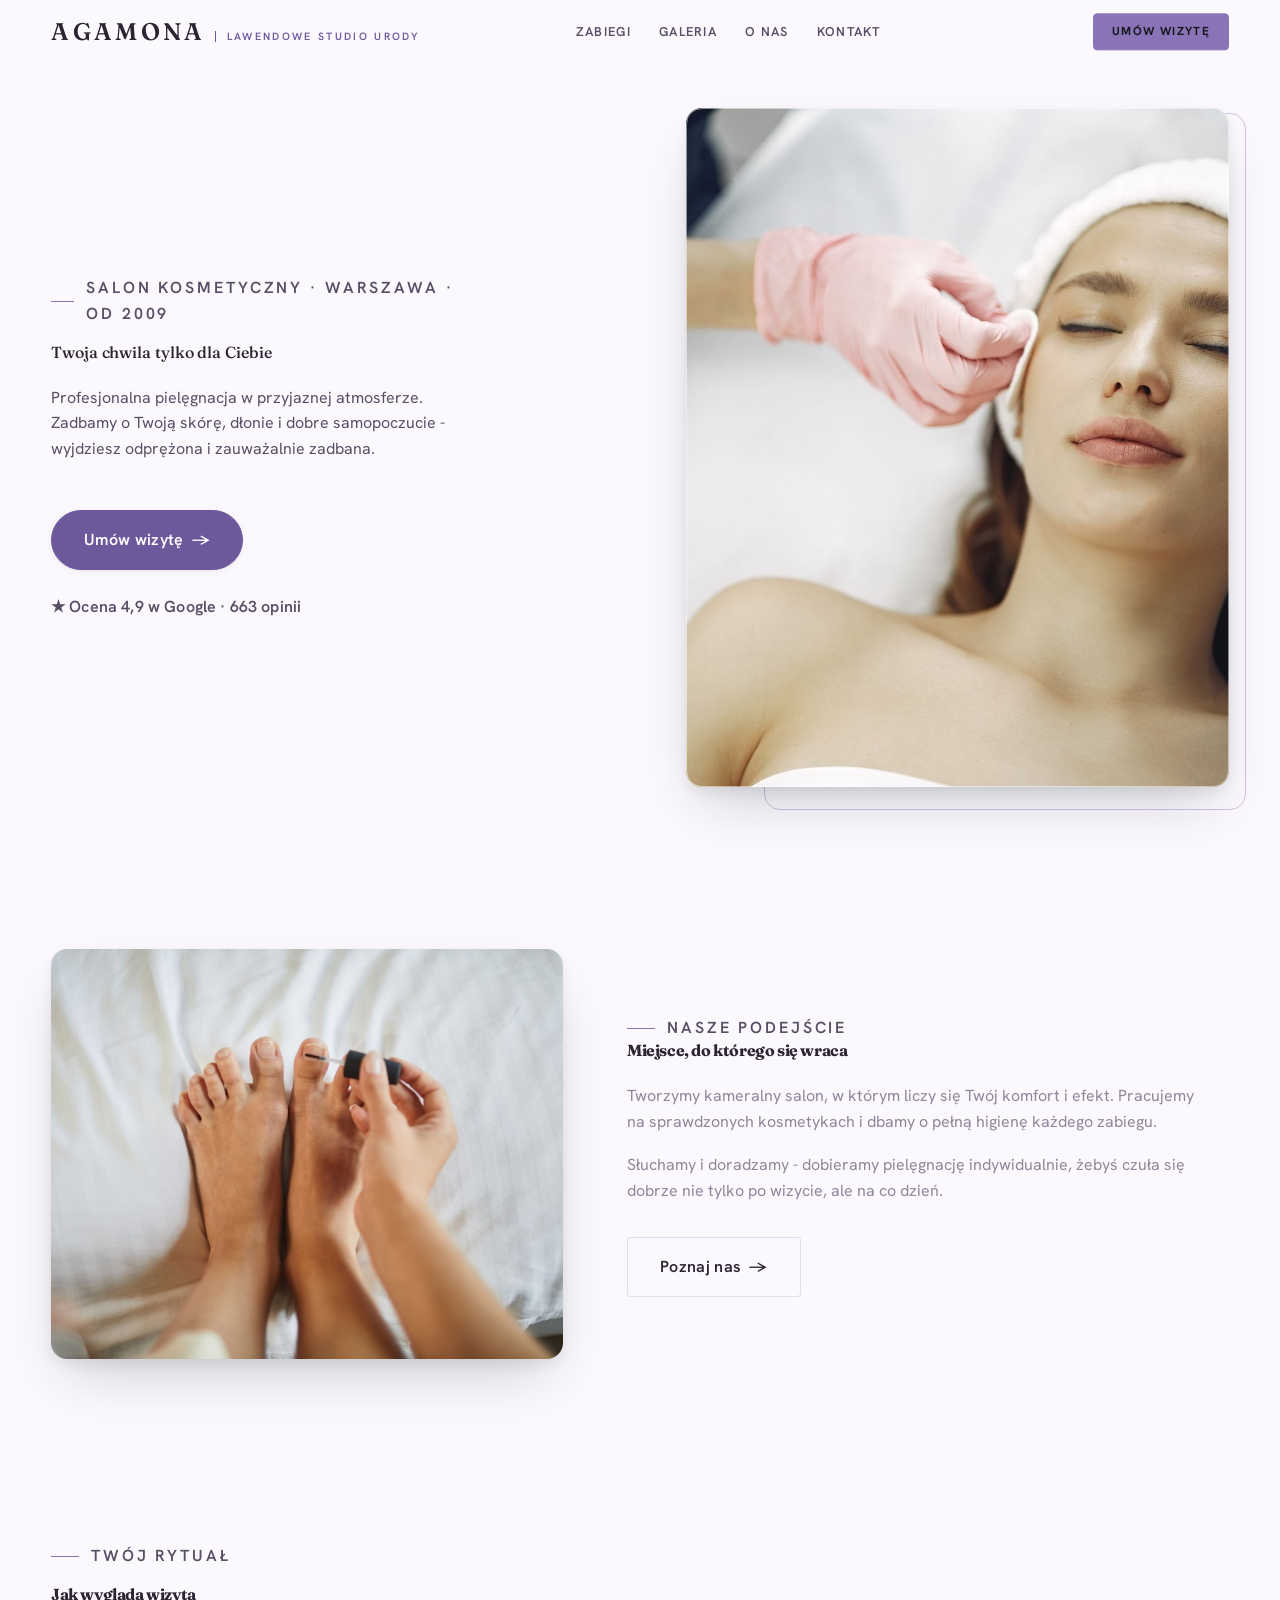
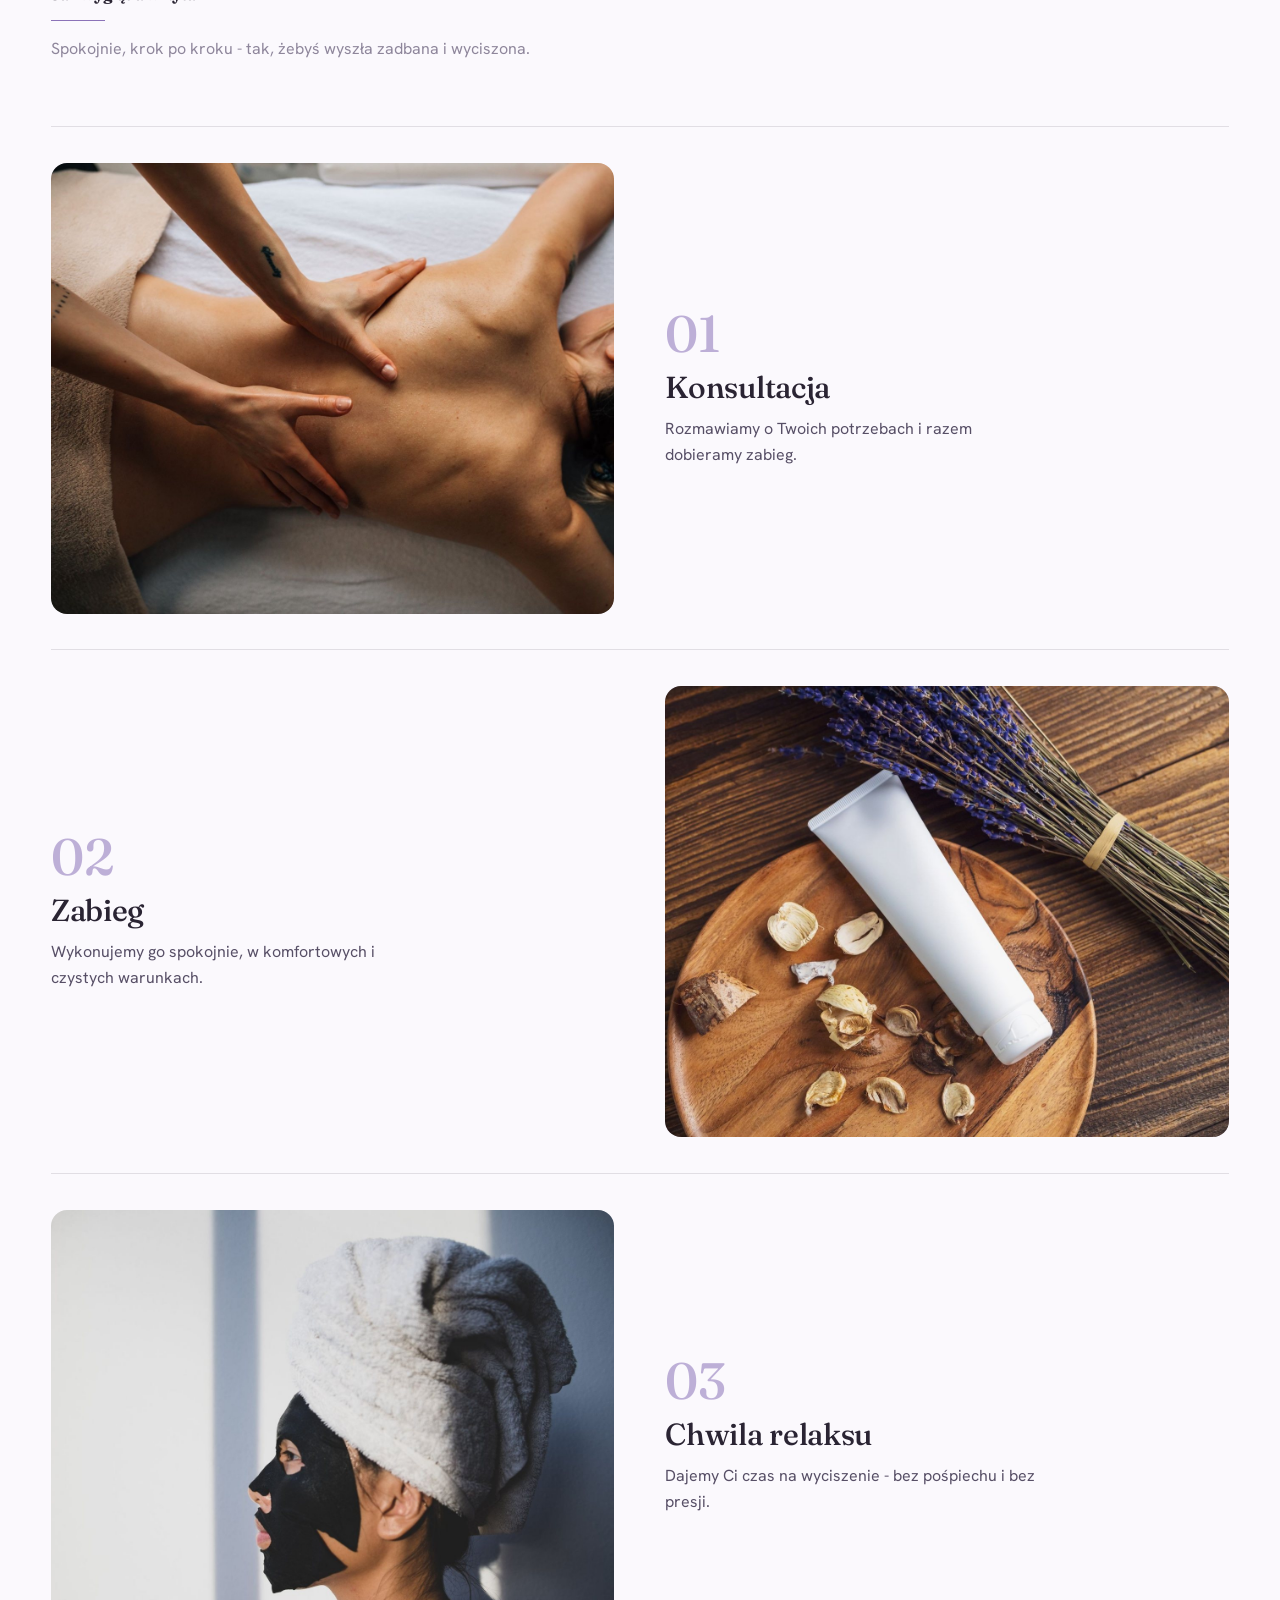
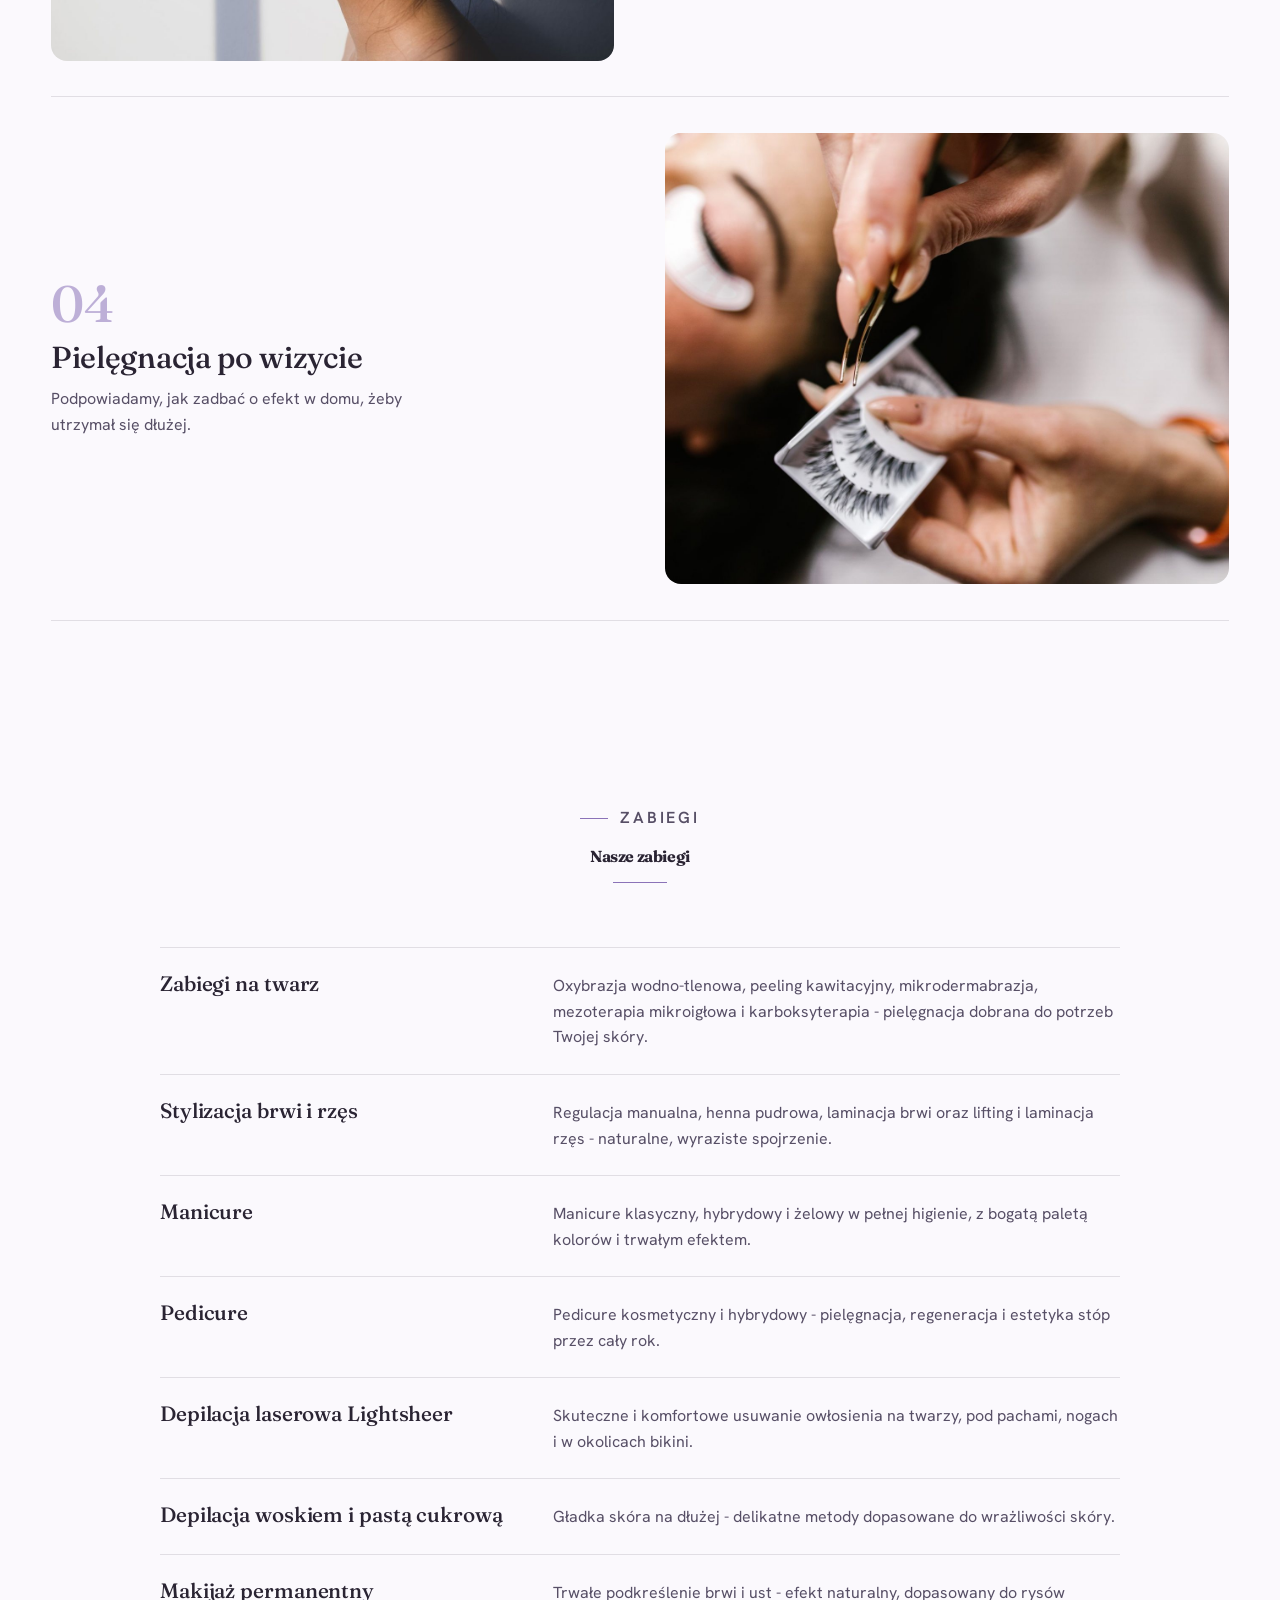
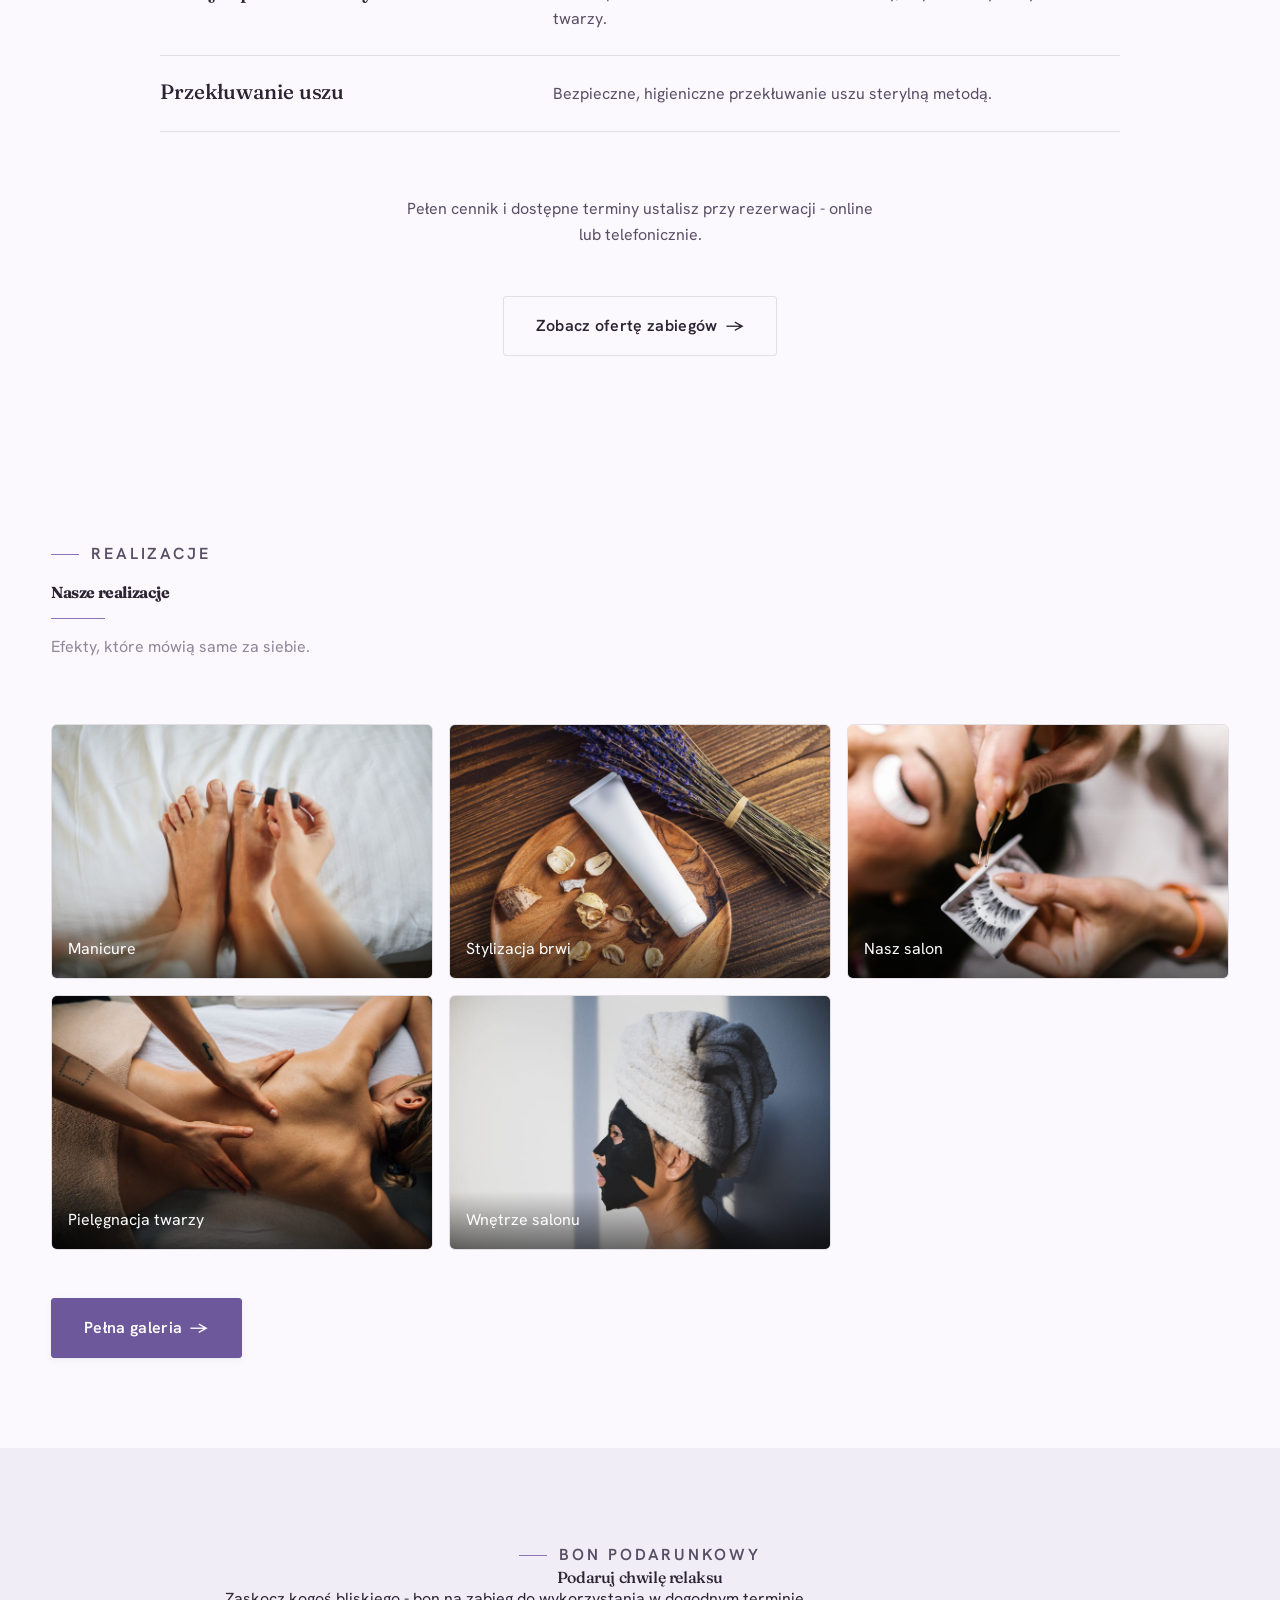
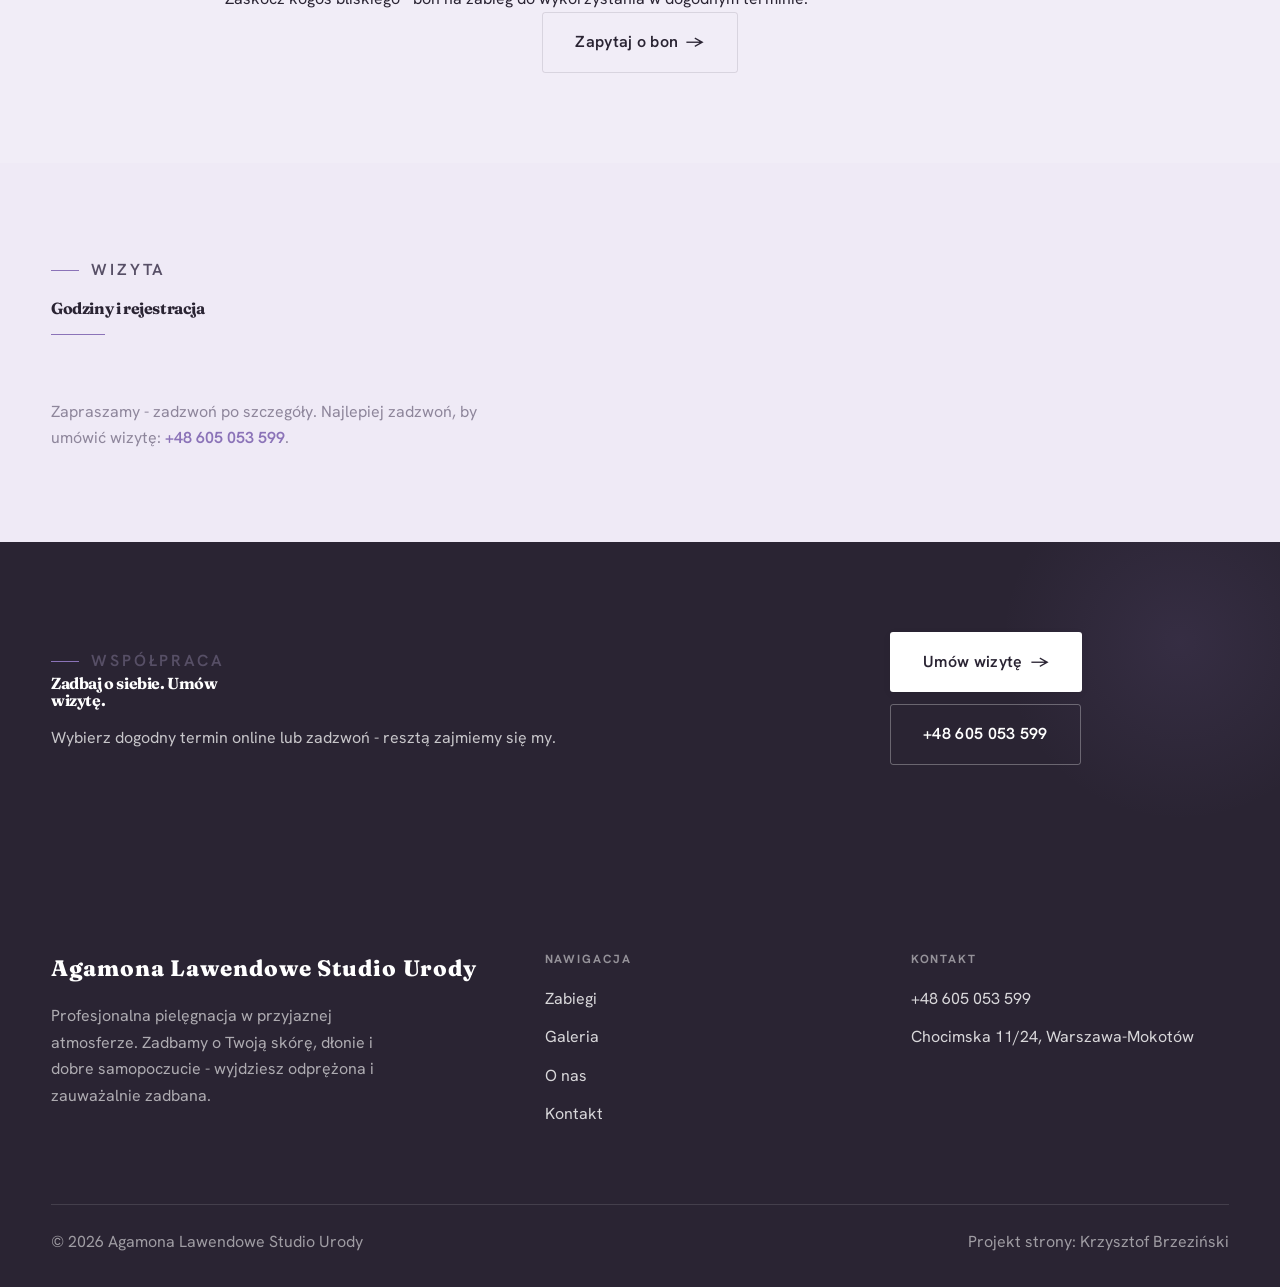
==== index.html @ b728c2f7 "Strona demo: agamona-lawendowe-studio-urody" ====
<!DOCTYPE html>
<html lang="pl">
<head>
<meta charset="UTF-8">
<meta name="viewport" content="width=device-width, initial-scale=1.0">
<title>Agamona Lawendowe Studio Urody - Salon kosmetyczny · Warszawa</title>
<meta name="description" content="Agamona Lawendowe Studio Urody - profesjonalna pielęgnacja twarzy, dłoni i stóp. Sterylne narzędzia, indywidualne podejście, dogodne terminy. Zapraszamy.">
<link rel="preconnect" href="https://fonts.googleapis.com">
<link rel="preconnect" href="https://fonts.gstatic.com" crossorigin>
<link href="https://fonts.googleapis.com/css2?family=Fraunces:wght@500;600;700&family=Hanken+Grotesk:wght@400;500;600&display=swap" rel="stylesheet">
<link rel="stylesheet" href="assets/styles.css">
</head>
<body>

<header class="nav">
  <div class="wrap nav-inner">
    <a class="brand" href="index.html"><span class="name">Agamona</span><span class="sub">Lawendowe Studio Urody</span></a>
    <nav class="nav-links">
      <a href="oferta.html">Zabiegi</a>
      <a href="realizacje.html">Galeria</a>
      <a href="o-nas.html">O nas</a>
      <a href="kontakt.html">Kontakt</a>
      <a href="kontakt.html" class="btn btn-accent">Umów wizytę</a>
    </nav>
    <button class="nav-toggle" aria-label="Menu"><span></span><span></span><span></span></button>
  </div>
</header>

<section class="hero-spa">
  <div class="wrap">
    <div class="hs-copy reveal">
      <span class="eyebrow">Salon kosmetyczny · Warszawa · od 2009</span>
      <h1 class="hs-claim">Twoja chwila tylko dla Ciebie</h1>
      <p class="hs-lead">Profesjonalna pielęgnacja w przyjaznej atmosferze. Zadbamy o Twoją skórę, dłonie i dobre samopoczucie - wyjdziesz odprężona i zauważalnie zadbana.</p>
      <a href="kontakt.html" class="btn btn-accent hs-cta">Umów wizytę <span class="arr">→</span></a>
      <p class="hs-rating">★ Ocena 4,9 w Google · 663 opinii</p>
    </div>
    <figure class="hs-fig reveal"><img src="img/hero.jpg" alt="Agamona Lawendowe Studio Urody"></figure>
  </div>
</section>
<section>
  <div class="wrap split">
    <div class="split-art reveal"><img src="img/g5.jpg" alt="Agamona Lawendowe Studio Urody" loading="lazy"></div>
    <div class="split-copy reveal">
      <span class="eyebrow">Nasze podejście</span>
      <h2>Miejsce, do którego się wraca</h2>
      <p class="muted">Tworzymy kameralny salon, w którym liczy się Twój komfort i efekt. Pracujemy na sprawdzonych kosmetykach i dbamy o pełną higienę każdego zabiegu.</p>
      <p class="muted">Słuchamy i doradzamy - dobieramy pielęgnację indywidualnie, żebyś czuła się dobrze nie tylko po wizycie, ale na co dzień.</p>
      <a href="o-nas.html" class="btn btn-ghost">Poznaj nas <span class="arr">→</span></a>
    </div>
  </div>
</section>
<section class="rytual">
  <div class="wrap">
    <div class="head reveal">
      <span class="eyebrow">Twój rytuał</span>
      <h2>Jak wygląda wizyta</h2>
      <p>Spokojnie, krok po kroku - tak, żebyś wyszła zadbana i wyciszona.</p>
    </div>
    <div class="ryt-list">
      <div class="ryt-row reveal">
        <figure class="ryt-fig"><img src="img/g6.jpg" alt="Konsultacja" loading="lazy"></figure>
        <div class="ryt-copy"><span class="ryt-no">01</span><h3>Konsultacja</h3><p>Rozmawiamy o Twoich potrzebach i razem dobieramy zabieg.</p></div>
      </div>
      <div class="ryt-row reveal">
        <figure class="ryt-fig"><img src="img/g7.jpg" alt="Zabieg" loading="lazy"></figure>
        <div class="ryt-copy"><span class="ryt-no">02</span><h3>Zabieg</h3><p>Wykonujemy go spokojnie, w komfortowych i czystych warunkach.</p></div>
      </div>
      <div class="ryt-row reveal">
        <figure class="ryt-fig"><img src="img/g8.jpg" alt="Chwila relaksu" loading="lazy"></figure>
        <div class="ryt-copy"><span class="ryt-no">03</span><h3>Chwila relaksu</h3><p>Dajemy Ci czas na wyciszenie - bez pośpiechu i bez presji.</p></div>
      </div>
      <div class="ryt-row reveal">
        <figure class="ryt-fig"><img src="img/g9.jpg" alt="Pielęgnacja po wizycie" loading="lazy"></figure>
        <div class="ryt-copy"><span class="ryt-no">04</span><h3>Pielęgnacja po wizycie</h3><p>Podpowiadamy, jak zadbać o efekt w domu, żeby utrzymał się dłużej.</p></div>
      </div>
    </div>
  </div>
</section>
<section class="menu-sec">
  <div class="wrap">
    <div class="head center reveal">
      <span class="eyebrow">Zabiegi</span>
      <h2>Nasze zabiegi</h2>
    </div>
    <div class="cennik">
      <div class="cennik-row reveal"><div class="cn-name"><h3>Zabiegi na twarz</h3></div><div class="cn-desc">Oxybrazja wodno-tlenowa, peeling kawitacyjny, mikrodermabrazja, mezoterapia mikroigłowa i karboksyterapia - pielęgnacja dobrana do potrzeb Twojej skóry.</div></div>
      <div class="cennik-row reveal"><div class="cn-name"><h3>Stylizacja brwi i rzęs</h3></div><div class="cn-desc">Regulacja manualna, henna pudrowa, laminacja brwi oraz lifting i laminacja rzęs - naturalne, wyraziste spojrzenie.</div></div>
      <div class="cennik-row reveal"><div class="cn-name"><h3>Manicure</h3></div><div class="cn-desc">Manicure klasyczny, hybrydowy i żelowy w pełnej higienie, z bogatą paletą kolorów i trwałym efektem.</div></div>
      <div class="cennik-row reveal"><div class="cn-name"><h3>Pedicure</h3></div><div class="cn-desc">Pedicure kosmetyczny i hybrydowy - pielęgnacja, regeneracja i estetyka stóp przez cały rok.</div></div>
      <div class="cennik-row reveal"><div class="cn-name"><h3>Depilacja laserowa Lightsheer</h3></div><div class="cn-desc">Skuteczne i komfortowe usuwanie owłosienia na twarzy, pod pachami, nogach i w okolicach bikini.</div></div>
      <div class="cennik-row reveal"><div class="cn-name"><h3>Depilacja woskiem i pastą cukrową</h3></div><div class="cn-desc">Gładka skóra na dłużej - delikatne metody dopasowane do wrażliwości skóry.</div></div>
      <div class="cennik-row reveal"><div class="cn-name"><h3>Makijaż permanentny</h3></div><div class="cn-desc">Trwałe podkreślenie brwi i ust - efekt naturalny, dopasowany do rysów twarzy.</div></div>
      <div class="cennik-row reveal"><div class="cn-name"><h3>Przekłuwanie uszu</h3></div><div class="cn-desc">Bezpieczne, higieniczne przekłuwanie uszu sterylną metodą.</div></div>
    </div>
    <p class="menu-note">Pełen cennik i dostępne terminy ustalisz przy rezerwacji - online lub telefonicznie.</p>
    <div style="text-align:center;margin-top:var(--space-7)" class="reveal"><a href="oferta.html" class="btn btn-ghost">Zobacz ofertę zabiegów <span class="arr">→</span></a></div>
  </div>
</section>
<section>
  <div class="wrap">
    <div class="head reveal">
      <span class="eyebrow">Realizacje</span>
      <h2>Nasze realizacje</h2>
      <p>Efekty, które mówią same za siebie.</p>
    </div>
    <div class="gallery-masonry">
      <figure class="m-tile reveal"><img src="img/g5.jpg" alt="Manicure" loading="lazy"><div class="cap">Manicure</div></figure>
      <figure class="m-tile reveal"><img src="img/g6.jpg" alt="Pielęgnacja twarzy" loading="lazy"><div class="cap">Pielęgnacja twarzy</div></figure>
      <figure class="m-tile reveal"><img src="img/g7.jpg" alt="Stylizacja brwi" loading="lazy"><div class="cap">Stylizacja brwi</div></figure>
      <figure class="m-tile reveal"><img src="img/g8.jpg" alt="Wnętrze salonu" loading="lazy"><div class="cap">Wnętrze salonu</div></figure>
      <figure class="m-tile reveal"><img src="img/g9.jpg" alt="Nasz salon" loading="lazy"><div class="cap">Nasz salon</div></figure>
    </div>
    <div style="margin-top:var(--space-7)" class="reveal"><a href="realizacje.html" class="btn btn-accent">Pełna galeria <span class="arr">→</span></a></div>
  </div>
</section>
<section class="voucher">
  <div class="wrap reveal">
    <span class="eyebrow">Bon podarunkowy</span>
    <h2>Podaruj chwilę relaksu</h2>
    <p>Zaskocz kogoś bliskiego - bon na zabieg do wykorzystania w dogodnym terminie.</p>
    <a class="btn btn-ghost" href="kontakt.html">Zapytaj o bon <span class="arr">→</span></a>
  </div>
</section>
<section class="trust">
  <div class="wrap">
    <div class="head reveal">
      <span class="eyebrow">Wizyta</span>
      <h2>Godziny i rejestracja</h2>
    </div>
    <p class="reveal" style="color:var(--muted);max-width:48ch">Zapraszamy - zadzwoń po szczegóły. Najlepiej zadzwoń, by umówić wizytę: <a href="tel:+48605053599" style="color:var(--accent);font-weight:600">+48 605 053 599</a>.</p>
  </div>
</section>
<section class="cta">
  <div class="wrap">
    <div class="reveal">
      <span class="eyebrow">Współpraca</span>
      <h2>Zadbaj o siebie. Umów wizytę.</h2>
      <p>Wybierz dogodny termin online lub zadzwoń - resztą zajmiemy się my.</p>
    </div>
    <div class="cta-actions reveal">
      <a href="kontakt.html" class="btn btn-light">Umów wizytę <span class="arr">→</span></a>
      <a href="tel:+48605053599" class="btn btn-ghost" style="color:#fff;border-color:rgba(255,255,255,.3)">+48 605 053 599</a>
    </div>
  </div>
</section>

<footer>
  <div class="wrap">
    <div class="foot-grid">
      <div class="foot-brand">
        <div class="name">Agamona Lawendowe Studio Urody</div>
        <p>Profesjonalna pielęgnacja w przyjaznej atmosferze. Zadbamy o Twoją skórę, dłonie i dobre samopoczucie - wyjdziesz odprężona i zauważalnie zadbana.</p>
      </div>
      <div class="foot-col">
        <h4>Nawigacja</h4>
        <a href="oferta.html">Zabiegi</a>
        <a href="realizacje.html">Galeria</a>
        <a href="o-nas.html">O nas</a>
        <a href="kontakt.html">Kontakt</a>
      </div>
      <div class="foot-col">
        <h4>Kontakt</h4>
        <a href="tel:+48605053599">+48 605 053 599</a>
        <p>Chocimska 11/24, Warszawa-Mokotów</p>
      </div>
    </div>
    <div class="foot-bot">
      <span>© 2026 Agamona Lawendowe Studio Urody</span>
      <span>Projekt strony: Krzysztof Brzeziński</span>
    </div>
  </div>
</footer>
<div class="sticky-reserve"><a class="sr-book" href="kontakt.html">Umów wizytę</a><a class="sr-call" href="tel:+48605053599" aria-label="Zadzwoń"><svg class="ico-tel" width="16" height="16" viewBox="0 0 24 24" fill="none" aria-hidden="true"><path d="M6.6 10.8a15.5 15.5 0 0 0 6.6 6.6l2.2-2.2a1 1 0 0 1 1-.24 11.4 11.4 0 0 0 3.6.58 1 1 0 0 1 1 1V20a1 1 0 0 1-1 1A17 17 0 0 1 3 4a1 1 0 0 1 1-1h3.5a1 1 0 0 1 1 1c0 1.25.2 2.46.58 3.6a1 1 0 0 1-.25 1l-2.23 2.2Z" fill="currentColor"/></svg></a></div>

<script src="assets/main.js"></script>
</body>
</html>
---- assets/styles.css ----
/* ============================================================
   AGAMONA — Lawendowe Studio Urody (Warszawa-Mokotów)
   Jasna paleta lawendowa. System wg premium-web-craft.
   Projekt strony: Krzysztof Brzeziński
   ============================================================ */

:root{
  /* PALETA — jasna, chłodna, lawendowa */
  --paper:#FBF9FD;          /* główne tło — chłodny porcelanowy lila */
  --paper-2:#EFEAF6;        /* sekcje alternatywne (delikatny lila) */
  --paper-3:#EFEAF6;        /* delikatne wypełnienia */
  --ink:#2A2433;            /* tekst główny — głęboki śliwkowy grafit */
  --ink-soft:#574F66;       /* nagłówki drugorzędne */
  --muted:#8E869B;          /* tekst poboczny */
  --line:rgba(42,36,51,.12);/* hairline */
  --accent:#8B73B8;         /* lawenda — jedyny akcent */
  --accent-d:#6E589C;
  --accent-soft:rgba(139,115,184,.12);
  --dark:#2A2433;           /* sekcje ciemne (stopka/CTA) */

  /* ODSTĘPY — skala 4/8 */
  --space-1:4px; --space-2:8px; --space-3:12px; --space-4:16px; --space-5:24px;
  --space-6:32px; --space-7:48px; --space-8:64px; --space-9:96px; --space-10:128px;

  /* TYPOGRAFIA — fluid clamp() */
  --text-sm:clamp(.82rem,.8rem+.1vw,.9rem);
  --text-base:clamp(1rem,.97rem+.15vw,1.1rem);
  --text-lg:clamp(1.12rem,1.05rem+.3vw,1.3rem);
  --text-h3:clamp(1.2rem,1.1rem+.5vw,1.5rem);
  --text-h2:clamp(1.9rem,1.5rem+1.9vw,2.8rem);
  --text-h1:clamp(2.6rem,1.9rem+3.6vw,4.6rem);

  /* PROMIENIE — architektoniczne, raczej ostre */
  --r-sm:3px; --r-md:6px; --r-lg:10px;

  /* RUCH */
  --ease:cubic-bezier(.25,.46,.45,.94); --dur:.24s;

  /* CIENIE — miękkie, warstwowe */
  --sh-sm:0 1px 2px rgba(16,24,32,.04), 0 2px 8px rgba(16,24,32,.05);
  --sh-md:0 2px 6px rgba(16,24,32,.05), 0 12px 28px -8px rgba(16,24,32,.12);
  --sh-lg:0 6px 14px rgba(16,24,32,.07), 0 26px 56px -18px rgba(16,24,32,.22);

  --hairline:1px solid var(--line);

  --font-display:'Fraunces',serif;
  --font-body:'Hanken Grotesk',sans-serif;
}

*{box-sizing:border-box;margin:0;padding:0}
html{scroll-behavior:smooth}
body{
  font-family:var(--font-body);
  font-size:var(--text-base);
  line-height:1.65;
  color:var(--ink);
  background:var(--paper);
  -webkit-font-smoothing:antialiased;
  text-rendering:optimizeLegibility;
}
img{max-width:100%;display:block}
a{color:inherit;text-decoration:none}

.wrap{width:min(92%,1180px);margin-inline:auto}
section{padding-block:clamp(52px,6.5vw,96px)}

h1,h2,h3{font-family:var(--font-display);font-weight:700;line-height:1.08;letter-spacing:-.02em;color:var(--ink)}
h1{font-size:var(--text-h1);letter-spacing:-.035em}
h2{font-size:var(--text-h2);letter-spacing:-.025em}
h3{font-size:var(--text-h3)}
p{max-width:65ch}

.eyebrow{
  font-family:var(--font-body);
  font-size:var(--text-sm);
  font-weight:600;
  letter-spacing:.18em;
  text-transform:uppercase;
  color:var(--accent);
  display:inline-flex;align-items:center;gap:var(--space-3);
}
.eyebrow::before{content:"";width:28px;height:1px;background:var(--accent);display:inline-block}

.muted{color:var(--muted)}
.lead{font-size:var(--text-lg);line-height:1.55;color:var(--ink-soft);max-width:50ch}

/* ---------- BUTTONS ---------- */
.btn{
  display:inline-flex;align-items:center;gap:var(--space-2);
  font-weight:600;font-size:var(--text-sm);letter-spacing:.02em;
  padding:var(--space-4) var(--space-6);
  border-radius:var(--r-sm);
  transition:transform var(--dur) var(--ease),box-shadow var(--dur) var(--ease),background var(--dur) var(--ease);
  cursor:pointer;border:1px solid transparent;
}
.btn-accent{background:var(--accent);color:#fff;box-shadow:var(--sh-sm)}
.btn-accent:hover{background:var(--accent-d);transform:translateY(-2px);box-shadow:var(--sh-md)}
.btn-accent:active{transform:translateY(0);box-shadow:var(--sh-sm)}
.btn-ghost{background:transparent;color:var(--ink);border-color:var(--line)}
.btn-ghost:hover{border-color:var(--accent);color:var(--accent);transform:translateY(-2px)}
.btn-light{background:#fff;color:var(--ink);box-shadow:var(--sh-sm)}
.btn-light:hover{transform:translateY(-2px);box-shadow:var(--sh-md)}
.btn .arr{transition:transform var(--dur) var(--ease)}
.btn:hover .arr{transform:translateX(4px)}

/* ---------- NAV ---------- */
.nav{
  position:sticky;top:0;z-index:50;
  background:color-mix(in srgb,var(--paper) 88%,transparent);
  backdrop-filter:saturate(140%) blur(10px);
  border-bottom:var(--hairline);
}
.nav-inner{display:flex;align-items:center;justify-content:space-between;height:72px}
.brand{display:flex;flex-direction:column;line-height:1}
.brand .name{font-family:var(--font-display);font-weight:800;font-size:1.35rem;letter-spacing:.04em}
.brand .sub{font-size:.62rem;letter-spacing:.34em;text-transform:uppercase;color:var(--muted);margin-top:5px}
.nav-links{display:flex;align-items:center;gap:var(--space-6)}
.nav-links a{font-size:var(--text-sm);font-weight:500;color:var(--ink-soft);position:relative;padding-block:4px;transition:color var(--dur) var(--ease)}
.nav-links a::after{content:"";position:absolute;left:0;bottom:0;width:0;height:1.5px;background:var(--accent);transition:width var(--dur) var(--ease)}
.nav-links a:hover,.nav-links a.active{color:var(--ink)}
.nav-links a:hover::after,.nav-links a.active::after{width:100%}
.nav-links .btn{padding:var(--space-2) var(--space-5)}
/* przyciski w nav: właściwy kolor (przebij .nav-links a) + bez podkreślenia */
.nav-links a.btn-accent{color:#fff}
.nav-links a.btn-ghost,.nav-links a.btn-light{color:var(--ink)}
.nav-links a.btn::after{display:none}
.nav-toggle{display:none;background:none;border:none;cursor:pointer;flex-direction:column;gap:5px;padding:8px}
.nav-toggle span{width:24px;height:2px;background:var(--ink);transition:var(--dur)}

/* ---------- HERO (split) ---------- */
.hero{position:relative;overflow:hidden;border-bottom:var(--hairline)}
.hero-grid{display:grid;grid-template-columns:1.05fr .95fr;gap:clamp(24px,4vw,60px);align-items:center;
  padding-block:clamp(36px,4.5vw,64px)}
.hero-copy .eyebrow{margin-bottom:var(--space-5)}
.hero-copy h1{margin-bottom:var(--space-5)}
.hero-copy .lead{margin-bottom:var(--space-7)}
.hero-actions{display:flex;flex-wrap:wrap;gap:var(--space-4)}
.hero-art{position:relative;aspect-ratio:4/3;border-radius:var(--r-lg);overflow:hidden;box-shadow:var(--sh-lg)}
.hero-art img{width:100%;height:100%;object-fit:cover}
.hero-art::after{content:"";position:absolute;inset:0;background:linear-gradient(180deg,transparent 55%,rgba(18,24,28,.28))}
.hero-badge{position:absolute;left:var(--space-5);bottom:var(--space-5);z-index:2;
  background:rgba(252,252,251,.94);backdrop-filter:blur(4px);
  border-radius:var(--r-md);padding:var(--space-4) var(--space-5);box-shadow:var(--sh-md);max-width:78%}
.hero-badge strong{display:block;font-family:var(--font-display);font-size:1rem;letter-spacing:-.01em}
.hero-badge span{font-size:var(--text-sm);color:var(--muted)}

/* ---------- HERO duży / kinowy (strona główna) ---------- */
.hero-cine{position:relative;min-height:clamp(560px,82vh,840px);min-height:clamp(560px,82svh,840px);display:flex;align-items:center;overflow:hidden;border-bottom:var(--hairline)}
.hero-cine>img{position:absolute;inset:0;width:100%;height:100%;object-fit:cover;z-index:0}
.hero-cine::after{content:"";position:absolute;inset:0;z-index:1;
  background:linear-gradient(95deg,rgba(13,18,23,.86) 0%,rgba(13,18,23,.64) 32%,rgba(13,18,23,.24) 62%,rgba(13,18,23,.04) 100%)}
.hero-cine .wrap{position:relative;z-index:2;padding-block:var(--space-8)}
.hero-cine .hero-copy{max-width:660px}
.hero-cine .eyebrow{color:#fff;margin-bottom:var(--space-5)}
.hero-cine .eyebrow::before{background:#fff}
.hero-cine h1{color:#fff;margin-bottom:var(--space-5);font-size:clamp(2.9rem,2rem+4.4vw,5.2rem)}
.hero-cine .lead{color:rgba(255,255,255,.92);max-width:48ch;margin-bottom:var(--space-7)}
.hero-cine .hero-actions{display:flex;flex-wrap:wrap;gap:var(--space-4)}
@media(max-width:680px){
  .hero-cine{min-height:clamp(520px,76vh,640px);min-height:clamp(520px,76svh,640px);align-items:flex-end}
  .hero-cine::after{background:linear-gradient(0deg,rgba(13,18,23,.9) 6%,rgba(13,18,23,.45) 55%,rgba(13,18,23,.25) 100%)}
  .hero-cine .wrap{padding-bottom:var(--space-9)}
}

/* full-bleed hero variant (podstrony) */
.pagehead{position:relative;min-height:46vh;min-height:46svh;display:flex;align-items:flex-end;overflow:hidden;border-bottom:var(--hairline)}
.pagehead img{position:absolute;inset:0;width:100%;height:100%;object-fit:cover}
.pagehead::after{content:"";position:absolute;inset:0;background:linear-gradient(180deg,rgba(18,24,28,.25),rgba(18,24,28,.62))}
.pagehead .wrap{position:relative;z-index:2;padding-block:var(--space-9);color:#fff}
.pagehead h1{color:#fff;max-width:18ch}
.pagehead .eyebrow{color:#fff}
.pagehead .eyebrow::before{background:#fff}
.pagehead p{color:rgba(255,255,255,.86);margin-top:var(--space-4);max-width:54ch}

/* ---------- STRIP (pasek skrótów / liczby) ---------- */
.strip{background:var(--dark);color:#fff}
.strip .wrap{display:grid;grid-template-columns:repeat(4,1fr);gap:var(--space-6);padding-block:var(--space-8)}
.strip .item .k{font-family:var(--font-display);font-size:clamp(1.6rem,1.2rem+1.4vw,2.4rem);font-weight:800;letter-spacing:-.02em;color:#fff}
.strip .item .v{font-size:var(--text-sm);color:rgba(255,255,255,.66);margin-top:var(--space-2);line-height:1.45}
.strip .item{border-left:2px solid var(--accent);padding-left:var(--space-5)}

/* ---------- SECTION HEAD ---------- */
.head{max-width:48rem;margin-bottom:var(--space-8)}
.head.center{margin-inline:auto;text-align:center}
.head .eyebrow{margin-bottom:var(--space-4)}
.head h2{margin-bottom:var(--space-4)}
.head p{color:var(--muted);font-size:var(--text-lg);line-height:1.55}
.head.center p{margin-inline:auto}

/* ---------- INTRO SPLIT ---------- */
.split{display:grid;grid-template-columns:.92fr 1.08fr;gap:clamp(28px,5vw,80px);align-items:center}
.split.rev{grid-template-columns:1.08fr .92fr}
.split.rev .split-art{order:-1}
.split-art{position:relative;aspect-ratio:5/4;border-radius:var(--r-lg);overflow:hidden;box-shadow:var(--sh-lg)}
.split-art img{width:100%;height:100%;object-fit:cover}
.split-copy h2{margin-bottom:var(--space-5)}
.split-copy p+p{margin-top:var(--space-4)}
.split-copy .btn{margin-top:var(--space-6)}

/* ---------- SERVICES (zakres) ---------- */
.svc-grid{display:grid;grid-template-columns:repeat(auto-fit,minmax(280px,1fr));gap:var(--space-5)}
.svc{background:#fff;border:var(--hairline);border-radius:var(--r-md);padding:var(--space-7) var(--space-6);
  transition:transform var(--dur) var(--ease),box-shadow var(--dur) var(--ease),border-color var(--dur) var(--ease);
  position:relative;overflow:hidden}
.svc::before{content:"";position:absolute;left:0;top:0;width:3px;height:0;background:var(--accent);transition:height var(--dur) var(--ease)}
.svc:hover{transform:translateY(-4px);box-shadow:var(--sh-md);border-color:transparent}
.svc:hover::before{height:100%}
.svc .ic{font-family:var(--font-display);font-size:.8rem;font-weight:700;letter-spacing:.12em;color:var(--accent);margin-bottom:var(--space-4)}
.svc h3{margin-bottom:var(--space-3);font-size:1.22rem}
.svc p{color:var(--muted);font-size:var(--text-base);line-height:1.6}

/* big detailed service rows */
.svc-row{display:grid;grid-template-columns:.8fr 1.2fr;gap:clamp(20px,4vw,60px);align-items:center;padding-block:var(--space-8)}
.svc-row+.svc-row{border-top:var(--hairline)}
.svc-row.rev{grid-template-columns:1.2fr .8fr}
.svc-row.rev .svc-row-art{order:-1}
.svc-row-art{aspect-ratio:4/3;border-radius:var(--r-md);overflow:hidden;box-shadow:var(--sh-md)}
.svc-row-art img{width:100%;height:100%;object-fit:cover}
.svc-row h3{font-size:1.5rem;margin-bottom:var(--space-4)}
.svc-row .num{font-family:var(--font-display);font-size:.85rem;font-weight:700;letter-spacing:.14em;color:var(--accent);display:block;margin-bottom:var(--space-3)}
.svc-row ul{list-style:none;margin-top:var(--space-4);display:flex;flex-direction:column;gap:var(--space-2)}
.svc-row li{position:relative;padding-left:var(--space-5);color:var(--muted);font-size:var(--text-base)}
.svc-row li::before{content:"";position:absolute;left:0;top:.62em;width:8px;height:1px;background:var(--accent)}

/* ---------- GALLERY (realizacje) ---------- */
.gallery{display:grid;grid-template-columns:repeat(12,1fr);gap:var(--space-4);grid-auto-rows:200px}
/* GALERIA MASONRY — pionowe zdjęcia (portrety beauty/wellness) bez przycinania: kolumny, height auto */
.gallery-masonry{column-count:3;column-gap:var(--space-4)}
@media(max-width:900px){.gallery-masonry{column-count:2}}
@media(max-width:560px){.gallery-masonry{column-count:1}}
.gallery-masonry .m-tile{break-inside:avoid;margin:0 0 var(--space-4);padding:0;position:relative;overflow:hidden;border-radius:var(--r-md);border:1px solid var(--line)}
.gallery-masonry .m-tile img{width:100%;height:auto;display:block}
.gallery-masonry .m-tile .cap{position:absolute;left:0;right:0;bottom:0;padding:var(--space-4);color:#fff;background:linear-gradient(0deg,rgba(0,0,0,.55),transparent);font-size:var(--text-sm)}
.tile{position:relative;overflow:hidden;border-radius:var(--r-md);box-shadow:var(--sh-sm);
  transition:transform var(--dur) var(--ease),box-shadow var(--dur) var(--ease)}
.tile img{width:100%;height:100%;object-fit:cover;transition:transform .6s var(--ease)}
.tile:hover{box-shadow:var(--sh-md)}
.tile:hover img{transform:scale(1.05)}
.tile .cap{position:absolute;left:0;right:0;bottom:0;padding:var(--space-5) var(--space-4) var(--space-4);
  background:linear-gradient(transparent,rgba(18,24,28,.78));color:#fff;
  font-size:var(--text-sm);font-weight:600;letter-spacing:.01em;
  opacity:0;transform:translateY(8px);transition:var(--dur) var(--ease)}
.tile:hover .cap{opacity:1;transform:translateY(0)}
.tile .cap small{display:block;font-weight:400;opacity:.78;letter-spacing:.04em;text-transform:uppercase;font-size:.66rem;margin-top:3px}
/* bento spans */
.t-wide{grid-column:span 6}
.t-tall{grid-column:span 6;grid-row:span 2}
.t-std{grid-column:span 6}
.t-third{grid-column:span 4}
.t-two3{grid-column:span 8}

/* ---------- TRUST / WIARYGODNOŚĆ ---------- */
.trust{background:var(--paper-2)}
.trust-grid{display:grid;grid-template-columns:repeat(auto-fit,minmax(240px,1fr));gap:var(--space-5);margin-top:var(--space-7)}
.trust-card{background:#fff;border-radius:var(--r-md);padding:var(--space-7) var(--space-6);box-shadow:var(--sh-sm);border-top:3px solid var(--accent)}
.trust-card .big{font-family:var(--font-display);font-size:clamp(1.8rem,1.3rem+1.6vw,2.6rem);font-weight:800;letter-spacing:-.02em;color:var(--ink);line-height:1}
.trust-card h3{font-size:1.12rem;margin:var(--space-3) 0 var(--space-2)}
.trust-card p{color:var(--muted);font-size:var(--text-base);line-height:1.55}

/* ---------- CTA band ---------- */
.cta{background:var(--dark);color:#fff;position:relative;overflow:hidden}
.cta .wrap{display:grid;grid-template-columns:1.4fr .6fr;gap:var(--space-7);align-items:center;position:relative;z-index:2}
.cta h2{color:#fff;max-width:20ch}
.cta p{color:rgba(255,255,255,.74);margin-top:var(--space-4)}
.cta-actions{display:flex;flex-direction:column;gap:var(--space-3);align-items:flex-start}
.cta::before{content:"";position:absolute;right:-80px;top:-80px;width:360px;height:360px;border-radius:50%;
  background:radial-gradient(circle,var(--accent-soft),transparent 70%)}

/* ---------- CONTACT ---------- */
.contact-grid{display:grid;grid-template-columns:.85fr 1.15fr;gap:clamp(28px,4vw,56px);align-items:start}
.info-list{display:flex;flex-direction:column;gap:var(--space-2)}
.info-row{display:flex;gap:var(--space-4);align-items:flex-start;padding-block:var(--space-4);border-bottom:var(--hairline)}
.info-row .ic{flex:none;width:42px;height:42px;display:grid;place-items:center;border-radius:50%;
  background:var(--accent-soft);color:var(--accent);font-size:1.05rem}
.info-row .lbl{font-size:.72rem;letter-spacing:.14em;text-transform:uppercase;color:var(--muted)}
.info-row .val{font-weight:600;font-size:var(--text-base);margin-top:2px}
.info-row a.val:hover{color:var(--accent)}
.map{border:none;border-radius:var(--r-lg);box-shadow:var(--sh-md);width:100%;height:100%;min-height:380px;filter:grayscale(.2) contrast(1.02)}
.form{background:#fff;border:var(--hairline);border-radius:var(--r-lg);padding:clamp(24px,3vw,40px);box-shadow:var(--sh-sm)}
.form .fld{margin-bottom:var(--space-5)}
.form label{display:block;font-size:var(--text-sm);font-weight:600;margin-bottom:var(--space-2)}
.form input,.form textarea{width:100%;font-family:inherit;font-size:var(--text-base);color:var(--ink);
  padding:var(--space-4);border:var(--hairline);border-radius:var(--r-sm);background:var(--paper);transition:border-color var(--dur)}
.form input:focus,.form textarea:focus{outline:none;border-color:var(--accent);background:#fff}
.form textarea{resize:vertical;min-height:120px}
.form .note{font-size:var(--text-sm);color:var(--muted);margin-top:var(--space-3)}

/* ---------- FOOTER ---------- */
footer{background:var(--dark);color:#fff;padding-block:var(--space-9) var(--space-6)}
.foot-grid{display:grid;grid-template-columns:1.4fr 1fr 1fr;gap:var(--space-7);margin-bottom:var(--space-8)}
.foot-brand .name{font-family:var(--font-display);font-weight:800;font-size:1.4rem;letter-spacing:.04em}
.foot-brand p{color:rgba(255,255,255,.62);margin-top:var(--space-4);font-size:var(--text-base);max-width:38ch}
.foot-col h4{font-size:.74rem;letter-spacing:.16em;text-transform:uppercase;color:rgba(255,255,255,.5);margin-bottom:var(--space-4)}
.foot-col a,.foot-col p{display:block;color:rgba(255,255,255,.82);font-size:var(--text-base);margin-bottom:var(--space-3)}
.foot-col a:hover{color:#fff}
.foot-bot{border-top:1px solid rgba(255,255,255,.12);padding-top:var(--space-5);display:flex;justify-content:space-between;flex-wrap:wrap;gap:var(--space-3);
  font-size:var(--text-sm);color:rgba(255,255,255,.55)}
.foot-bot a:hover{color:#fff}

/* ---------- REVEAL ---------- */
.reveal{opacity:0;transform:translateY(22px);transition:opacity .6s var(--ease),transform .6s var(--ease)}
.reveal.in{opacity:1;transform:none}

/* ---------- RESPONSIVE ---------- */
@media(max-width:920px){
  .hero-grid,.split,.split.rev,.svc-row,.svc-row.rev,.cta .wrap,.contact-grid,.foot-grid{grid-template-columns:1fr}
  .split.rev .split-art,.svc-row.rev .svc-row-art{order:0}
  .hero-art{aspect-ratio:16/10;max-height:420px}
  .strip .wrap{grid-template-columns:repeat(2,1fr);gap:var(--space-7)}
  .gallery{grid-auto-rows:180px}
  .t-wide,.t-tall,.t-std,.t-third,.t-two3{grid-column:span 6}
  .t-tall{grid-row:span 1}
  .cta-actions{flex-direction:row;flex-wrap:wrap}
  .foot-grid{gap:var(--space-6)}
}
@media(max-width:680px){
  .nav-links{position:fixed;inset:72px 0 auto 0;background:var(--paper);flex-direction:column;align-items:stretch;
    gap:0;padding:var(--space-4) 6%;border-bottom:var(--hairline);box-shadow:var(--sh-md);
    transform:translateY(-120%);transition:transform var(--dur) var(--ease)}
  .nav-links.open{transform:translateY(0)}
  .nav-links a{padding-block:var(--space-4);border-bottom:var(--hairline)}
  .nav-links .btn{margin-top:var(--space-3);justify-content:center}
  .nav-toggle{display:flex}
  .strip .wrap{grid-template-columns:1fr}
  .gallery{grid-template-columns:repeat(6,1fr)}
  .foot-grid{grid-template-columns:1fr}
}
@media(prefers-reduced-motion:reduce){
  *{animation-duration:.01ms!important;transition:none!important}
  .reveal{opacity:1!important;transform:none!important}
  html{scroll-behavior:auto}
}

/* ============================================================
   PREMIUM LAYER — destylat deep-researchu branż (anty-AI, spokój).
   Zmienne STOLBASZ (--accent/--ink/--paper/--line/--dark). Ruch ledwo
   zauważalny, krzywa cubic-bezier(.16,.84,.44,1); prefers-reduced-motion
   pokryte blanketem wyżej. Karty hairline zamiast cieni = #1 sygnał „nie-AI".
   ============================================================ */

/* więcej oddechu między sekcjami (liderzy: 110-130px) */
section{padding-block:clamp(64px,8vw,128px)}

/* 1) Aksamitny reveal — dłuższa, miękka krzywa zamiast „skoku" */
.reveal{transition:opacity .9s cubic-bezier(.16,.84,.44,1),transform .9s cubic-bezier(.16,.84,.44,1);will-change:opacity,transform}
/* stagger TYLKO w galerii (tam pozycja = porządek dzieci) */
.gallery .reveal:nth-child(2){transition-delay:.07s}
.gallery .reveal:nth-child(3){transition-delay:.14s}
.gallery .reveal:nth-child(4){transition-delay:.21s}
.gallery .reveal:nth-child(5){transition-delay:.28s}
.gallery .reveal:nth-child(6){transition-delay:.35s}

/* 2) Hero STATYCZNY na .hero-cine — Ken Burns CAŁKIEM WYŁĄCZONY 26.06 (3. zgłoszenie Szymona).
   GENEZA: animowanie scale na <img> hero z teksturami (cegły/framugi) re-samplinguje obraz
   klatka po klatce → na części ekranów drobne drganie/shimmer = „heroshot się trzęsie".
   translateY usunięto wcześniej, scale-only + will-change/GPU NIE wystarczyły do GWARANCJI gładkości.
   Krzysztof zażądał pewności („make sure, że błąd się nie pojawi") > efekt. Zero animacji = 0% drgania.
   Delikatny zoom zostaje TYLKO w pełnoekranowych hero gastro/studio (hg-bg/hs-bg — tło, inny
   mechanizm, chwalone, nigdy nie zgłaszane). NIE wracać do KB na .hero-cine bez realnego testu
   na sprzęcie klienta — to ryzyko regresji „trzęsienia”. */
/* BEZPIECZNY "wow" na hero = jednorazowy FADE-IN (opacity), nie zoom.
   opacity nie dotyka bitmapy → gładkie na KAŻDYM zdjęciu/ekranie/GPU, zero ryzyka migotania.
   Geometryczny ruch (scale/translate) na .hero-cine jest ZAKAZANY (bramka pilnuje). */
@keyframes heroFade{from{opacity:0}to{opacity:1}}
.hero-cine>img{transform:none;animation:heroFade 1.1s ease-out both}

/* 3) Akcentowy hairline pod nagłówkiem sekcji, który „rysuje się" przy wejściu */
.head h2{position:relative;padding-bottom:18px}
.head h2::after{content:"";position:absolute;left:0;bottom:0;height:1px;width:0;background:var(--accent);transition:width 1s cubic-bezier(.16,.84,.44,1) .15s}
.head.center h2::after{left:50%;transform:translateX(-50%)}
.head.reveal.in h2::after,.head.center.reveal.in h2::after{width:54px}

/* 4) Karty HAIRLINE zamiast cieni/zaokrągleń (najmocniejszy anty-AI detal) */
.svc{background:transparent;border:1px solid var(--line);border-radius:var(--r-sm);box-shadow:none}
.svc:hover{box-shadow:none;border-color:var(--accent);transform:translateY(-3px)}
.trust-card{background:transparent;box-shadow:none;border:1px solid var(--line);border-top:2px solid var(--accent);border-radius:var(--r-sm)}
.tile{box-shadow:none;border-radius:var(--r-sm)}
.tile:hover{box-shadow:none}

/* 5) Sticky-nav kondensuje się po przewinięciu (sygnał dopracowania) */
.nav{transition:box-shadow .4s ease,background .4s ease}
.nav.is-stuck{box-shadow:0 1px 0 var(--line),0 14px 30px -24px rgba(0,0,0,.45)}
.nav-inner{transition:height .35s var(--ease)}
.nav.is-stuck .nav-inner{height:60px}

/* 6) MANIFESTO — pełnoekranowy cytat-bohater (zastępuje generyczne „Dlaczego my") */
.manifesto{background:var(--paper-2);text-align:center}
.manifesto .wrap{max-width:60rem}
.manifesto p{font-family:var(--font-display);font-style:italic;font-size:clamp(1.6rem,1rem+2.4vw,2.8rem);line-height:1.32;color:var(--ink-soft);margin-inline:auto;max-width:26ch;position:relative;padding-top:var(--space-8)}
.manifesto p::before{content:"";position:absolute;top:0;left:50%;transform:translateX(-50%);width:54px;height:1px;background:var(--accent)}
.manifesto p span{color:var(--accent);font-style:italic}

/* 7) GATEWAYS — 3 duże bramy-zdjęcia (zamiast paska menu usług) */
.gateways{display:grid;grid-template-columns:repeat(3,1fr);gap:var(--space-4)}
.gateway{position:relative;aspect-ratio:3/4;overflow:hidden;border-radius:var(--r-sm);display:block}
.gateway img{width:100%;height:100%;object-fit:cover;transition:transform .8s var(--ease),filter .5s var(--ease)}
.gateway::after{content:"";position:absolute;inset:0;background:linear-gradient(180deg,transparent 38%,rgba(18,24,28,.74))}
.gateway:hover img{transform:scale(1.05);filter:brightness(1.05)}
.gateway .g-ttl{position:absolute;left:0;right:0;bottom:0;z-index:2;padding:var(--space-6) var(--space-5);color:#fff;font-family:var(--font-display);font-size:1.45rem;letter-spacing:-.01em;line-height:1.15}
.gateway .g-ttl small{display:block;font-family:var(--font-body);font-size:var(--text-sm);font-weight:400;opacity:.82;letter-spacing:.03em;margin-top:5px}
@media(max-width:760px){.gateways{grid-template-columns:1fr}.gateway{aspect-ratio:16/10}}

/* 8) LOGO klienta w nagłówku (gdy podane --logo) */
.brand-logo{height:40px;width:auto;max-width:220px;object-fit:contain;display:block}
.nav.is-stuck .brand-logo{height:34px}
@media(max-width:680px){.brand-logo{height:32px}}

/* === rodzina: wellness === */
/* ============================================================
   RODZINA: WELLNESS (beauty / spa / head spa / masaż / kosmetologia)
   Doklejane NA WIERZCH base.css. Skin beauty (Fraunces + śliwka) lub spa (Marcellus + złoto).
   Filozofia: ATMOSFERA + ZADBANIE O SIEBIE + "Umów wizytę". Miękko, zmysłowo, spokojnie.
   Tokeny TYLKO istniejące. Ceny/zabiegi/specjaliści/before-after tylko realne.
   ============================================================ */

/* --- Miększe, eleganckie karty --- */
.svc,.trust-card,.tile,.gateway,.split-art,.svc-row-art{border-radius:var(--r-lg)}

/* --- CENNIK / ZABIEGI (kategorie; ceny tylko gdy realne) - reuzyte z gastro --- */
.menu-sec{background:var(--paper-2)}
.menu-cats{display:grid;grid-template-columns:repeat(2,1fr);gap:var(--space-7) var(--space-8);max-width:62rem;margin:0 auto}
.menu-cat{border-top:1px solid var(--accent);padding-top:var(--space-4)}
.menu-cat h3{font-family:var(--font-display);font-size:1.35rem;letter-spacing:.01em;margin-bottom:var(--space-3)}
.menu-cat p{color:var(--muted);font-size:var(--text-base);line-height:1.65}
.menu-note{text-align:center;color:var(--muted);font-size:var(--text-sm);margin-top:var(--space-8);max-width:52ch;margin-inline:auto}
@media(max-width:760px){.menu-cats{grid-template-columns:1fr;gap:var(--space-6)}}

/* --- ZESPÓŁ / SPECJALISTKI (renderowane TYLKO z realnych danych) - reuzyte z kliniki --- */
.zespol-grid{display:grid;grid-template-columns:repeat(auto-fit,minmax(15rem,1fr));gap:var(--space-6)}
.doc{margin:0;background:var(--paper);border:1px solid var(--line);border-radius:var(--r-lg);overflow:hidden;
  transition:transform .3s var(--ease),box-shadow .3s var(--ease)}
.doc:hover{transform:translateY(-5px);box-shadow:var(--sh-md)}
.doc-photo{aspect-ratio:4/5;overflow:hidden;background:var(--paper-2)}
.doc-photo img{width:100%;height:100%;object-fit:cover;transition:transform .6s var(--ease)}
.doc:hover .doc-photo img{transform:scale(1.04)}
.doc figcaption{padding:var(--space-5)}
.doc-role{display:inline-block;font-size:.72rem;font-weight:700;letter-spacing:.14em;text-transform:uppercase;
  color:var(--accent);margin-bottom:var(--space-2)}
.doc-name{font-family:var(--font-display);font-size:1.15rem;margin-bottom:var(--space-2);line-height:1.2}
.doc-bio{color:var(--muted);font-size:var(--text-sm);line-height:1.55}

/* --- STICKY "Umów wizytę" (mobile) --- */
.sticky-reserve{display:none}
@media(max-width:820px){
  .sticky-reserve{display:flex;position:fixed;left:0;right:0;bottom:0;z-index:90;
    background:var(--line);box-shadow:0 -6px 20px -10px rgba(0,0,0,.4)}
  .sticky-reserve a{padding:15px 8px;text-align:center;font-weight:700;font-size:.95rem;letter-spacing:.01em}
  .sr-book{flex:1;background:var(--accent);color:#fff}
  .sr-call{width:60px;background:var(--paper);color:var(--ink);font-size:1.15rem;border-left:1px solid var(--line)}
  body{padding-bottom:56px}
}

/* ============================================================
   FAZA 3 - OSOBNY UKŁAD WELLNESS (research wf_840d7930 + krytyka z policzonym WCAG). Doklejane na wierzch.
   Tożsamość: SPOKÓJ / ODDECH / ZMYSŁOWOŚĆ - jasno, miękko, editorialowo. Przeciwieństwo techniki DOM i dramatu AUTO.
   ============================================================ */

/* --- P0 KONTRAST (krytyka policzyła WCAG na skórkach): naprawy, bo predeploy NIE testuje kontrastu --- */
/* CTA na akcencie: spa złoto #B0894B + biel = 3.22 FAIL -> tło accent-d (ciemniejsze) = PASS */
.btn-accent{background:var(--accent-d);border-color:var(--accent-d);color:#fff}
.btn-accent:hover{background:var(--accent);border-color:var(--accent);color:#fff}
.sticky-reserve .sr-book{background:var(--accent-d);color:#fff}
/* eyebrow TEKST = ink-soft (akcent jako tekst na cream pada 2.5-2.9); kreska ::before zostaje akcentowa (dekoracja) */
.eyebrow{color:var(--ink-soft)}
.eyebrow::before{background:var(--accent)}
/* opisy mutedem na paper-2 padają (2.8-2.9) -> ink-soft */
.menu-cat p,.menu-note,.doc-bio,.cn-desc,.ryt-copy p{color:var(--ink-soft)}

/* --- Miękkie krzywizny: cap 16px (nie 22 = "karta z apki"); delikatny hover (bez ostrego lift) --- */
.svc,.trust-card,.tile,.gateway,.split-art,.svc-row-art,.doc,.hs-fig,.ph-fig{border-radius:16px}
.doc:hover{transform:translateY(-3px);box-shadow:var(--sh-sm)}
section{padding-block:clamp(74px,10vh,124px)}   /* nieco więcej oddechu niż reszta rodzin */

/* (NAV usunięty - generuje go silnik multipage.py: _nav_css + sekcja "NAV NOBU (silnik): wellness") */

/* === HERO WELLNESS: editorial SPLIT na bieli, zdjęcie OPRAWIONE (offset passe-partout), STATYCZNE (bez Ken Burns) === */
.hero-spa{position:relative;background:var(--paper);padding-top:clamp(6.5rem,12vh,9rem);padding-bottom:clamp(3rem,8vh,6rem)}
.hero-spa .wrap{display:grid;grid-template-columns:1.05fr 1fr;gap:clamp(2rem,5vw,5rem);align-items:center}
.hs-copy{max-width:46ch}
.hs-claim{font-family:var(--font-display);font-weight:500;line-height:1.06;letter-spacing:-.005em;
  font-size:clamp(2.3rem,1.7rem+3vw,3.9rem);color:var(--ink);margin:var(--space-4) 0 var(--space-5)}
.hs-lead{color:var(--ink-soft);font-size:var(--text-lg);line-height:1.6;max-width:44ch;margin-bottom:var(--space-7)}
.hs-cta{border-radius:999px}
.hs-rating{margin-top:var(--space-5);color:var(--ink-soft);font-weight:600;letter-spacing:.01em;font-size:var(--text-sm)}
.hs-fig{position:relative;aspect-ratio:4/5;border-radius:16px;overflow:hidden;box-shadow:var(--sh-lg);isolation:isolate}
.hs-fig img{width:100%;height:100%;object-fit:cover;display:block}   /* hero = EAGER (bez lazy), STATYCZNE - bez animacji scale */
.hs-fig::after{content:"";position:absolute;inset:0;border:1px solid rgba(255,255,255,.5);border-radius:16px;pointer-events:none} /* delikatne passe-partout wewnątrz */
.hero-spa::before{content:"";position:absolute;right:clamp(1rem,4vw,3rem);top:clamp(5.5rem,11vh,8rem);bottom:clamp(2.5rem,7vh,5rem);
  width:min(38%,30rem);border:1px solid color-mix(in srgb,var(--accent) 40%,transparent);border-radius:16px;transform:translate(14px,14px);z-index:0;pointer-events:none} /* offsetowa ramka „matted print" za zdjęciem - sygnatura, nie zwykły split */
.hero-spa .wrap{position:relative;z-index:1}
@media(max-width:860px){
  .hero-spa .wrap{grid-template-columns:1fr;gap:var(--space-7)}
  .hs-fig{aspect-ratio:5/4;order:-1}
  .hero-spa::before{display:none}                /* offset-ramka tylko desktop (anty horizontal-scroll na mobile) */
}

/* === RYTUAŁ: naprzemienne editorialowe wiersze (zdjęcie + duży serif-numerał), hairline między - WŁASNY układ === */
.ryt-list{margin-top:var(--space-8);display:flex;flex-direction:column}
.ryt-row{display:grid;grid-template-columns:1fr 1fr;gap:clamp(1.6rem,4vw,4rem);align-items:center;
  padding-block:clamp(2rem,4vh,3.2rem);border-top:1px solid var(--line)}
.ryt-row:last-child{border-bottom:1px solid var(--line)}
.ryt-row:nth-child(even) .ryt-fig{order:2}        /* naprzemienność: zdjęcie raz lewo raz prawo */
.ryt-fig{margin:0;aspect-ratio:5/4;border-radius:16px;overflow:hidden;background:var(--paper-2)}
.ryt-fig img{width:100%;height:100%;object-fit:cover}
.ryt-no{display:block;font-family:var(--font-display);font-weight:500;font-size:clamp(2.4rem,4vw,3.6rem);
  line-height:1;color:var(--accent);opacity:.55;margin-bottom:var(--space-3)}
.ryt-copy h3{font-family:var(--font-display);font-weight:500;font-size:clamp(1.4rem,2.4vw,1.9rem);letter-spacing:-.01em;margin-bottom:var(--space-3)}
.ryt-copy p{font-size:var(--text-base);line-height:1.65;max-width:42ch}
@media(max-width:760px){.ryt-row{grid-template-columns:1fr;gap:var(--space-5)}.ryt-row .ryt-fig{order:-1!important}}

/* === CENNIK WELLNESS: editorialowa LISTA zabiegów (wiersze hairline), NIE siatka gastro === */
.cennik{max-width:60rem;margin:var(--space-8) auto 0;display:flex;flex-direction:column}
.cennik-row{display:grid;grid-template-columns:minmax(12rem,1fr) 1.6fr;gap:clamp(1rem,3vw,3rem);
  padding-block:var(--space-5);border-top:1px solid var(--line);align-items:baseline}
.cennik-row:last-child{border-bottom:1px solid var(--line)}
.cn-name h3{font-family:var(--font-display);font-weight:500;font-size:1.3rem;letter-spacing:-.005em;line-height:1.2}
.cn-desc{color:var(--ink-soft);font-size:var(--text-base);line-height:1.6}
@media(max-width:680px){.cennik-row{grid-template-columns:1fr;gap:var(--space-2)}}

/* === PAGEHEAD JASNY (wellness): cream + ink + zdjęcie oprawione (reset ciemnego base .pagehead) === */
.pagehead-soft{min-height:0;overflow:visible;background:var(--paper);border-bottom:1px solid var(--line);
  padding-top:clamp(7rem,12vh,9.5rem);padding-bottom:clamp(2.5rem,6vh,4.5rem);display:block}
.pagehead-soft::after{display:none}
.pagehead-soft .wrap{position:relative;z-index:1;display:grid;grid-template-columns:1fr 1fr;gap:clamp(2rem,5vw,4.5rem);
  align-items:center;color:var(--ink);padding-block:0}
.pagehead-soft h1{color:var(--ink);font-family:var(--font-display);font-weight:500;letter-spacing:-.01em;max-width:16ch}
.pagehead-soft .eyebrow{color:var(--ink-soft)}
.pagehead-soft .eyebrow::before{background:var(--accent)}
.pagehead-soft p{color:var(--ink-soft);margin-top:var(--space-4);max-width:46ch}
.pagehead-soft .ph-fig{margin:0;aspect-ratio:4/3;border-radius:16px;overflow:hidden;box-shadow:var(--sh-md)}
.pagehead-soft .ph-fig img{width:100%;height:100%;object-fit:cover}
.pagehead-soft .ph-copy{order:-1}   /* figure PIERWSZE w DOM (blur-guard) -> copy wizualnie z lewej przez order */
@media(max-width:860px){.pagehead-soft .wrap{grid-template-columns:1fr}.pagehead-soft .ph-copy{order:0}.pagehead-soft .ph-fig{aspect-ratio:16/10}}

/* === VOUCHER: miękki blush-band (JEDEN akcentowy band na stronie, nie co druga sekcja) === */
.voucher{background:color-mix(in srgb,var(--accent) 9%,var(--paper));text-align:center}
.voucher h2{font-family:var(--font-display);font-weight:500}
.voucher .wrap{max-width:52rem}

/* === RYTM TŁA: cennik wraca na cream (nie paper-2), żeby blush-voucher był jedynym akcentem === */
.menu-sec{background:var(--paper)}

/* === NAV NOBU (silnik): wellness === */
.nav{position:fixed;left:0;right:0;backdrop-filter:none;border-bottom:1px solid transparent;z-index:100;transition:transform .35s var(--ease),background .35s ease,box-shadow .35s ease}
.nav.nav-hidden{transform:translateY(-100%)}
.nav.is-stuck{background:transparent;box-shadow:none;border-bottom-color:transparent}
.nav.is-stuck .nav-inner{height:64px}
.nav .brand{flex-direction:row;align-items:baseline;gap:.6rem;line-height:1}
.nav .brand .name{font-family:var(--font-display);font-weight:600;font-size:1.5rem;text-transform:uppercase;letter-spacing:.14em}
.nav .brand .sub{margin-top:0;padding-left:.65rem;border-left:1px solid currentColor;font-size:.66rem;font-weight:600;letter-spacing:.22em;text-transform:uppercase}
.nav .nav-links a{font-size:.8rem;font-weight:600;text-transform:uppercase;letter-spacing:.1em;padding-block:6px}
.nav .nav-links a::after{height:1px}
.nav .nav-links a.btn-accent{font-size:.73rem;font-weight:700;text-transform:uppercase;letter-spacing:.12em;padding:.5rem 1.1rem;border-radius:4px;box-shadow:none}
.nav .nav-links a.btn-accent:hover{transform:none;box-shadow:none}
.nav .nav-links a.btn-accent{background:var(--accent);border:1px solid var(--accent);color:#14171c}
.nav .nav-links a.btn-accent:hover{background:var(--accent);border-color:var(--accent);color:#14171c;filter:brightness(1.07)}
.nav{background:color-mix(in srgb,var(--paper) 82%,transparent);backdrop-filter:saturate(140%) blur(10px)}
.nav .brand .name{color:var(--ink)}
.nav .brand .sub{color:var(--accent-d)}
.nav .nav-links a:not(.btn-accent){color:var(--ink-soft)}
.nav .nav-links a:not(.btn-accent):hover,.nav .nav-links a.active:not(.btn-accent){color:var(--ink)}
.nav .nav-links a:not(.btn-accent)::after{background:var(--accent-d)}
.nav .nav-toggle span{background:var(--ink)}
.nav.nav-solid{background:color-mix(in srgb,var(--paper) 96%,transparent);border-bottom:var(--hairline);box-shadow:0 10px 30px -24px rgba(0,0,0,.25)}
.nav.nav-hidden{box-shadow:none}
@media(min-width:681px){
.nav .nav-inner{position:relative;height:64px}
.nav .nav-links{flex:1;justify-content:center;gap:clamp(1rem,2.2vw,1.9rem);padding-right:12rem}
.nav .nav-links a.btn-accent{position:absolute;right:0;top:50%;transform:translateY(-50%);margin:0}
}
@media(max-width:680px){
.nav .nav-links:not(.open){transform:translateY(-160%);visibility:hidden}
.nav .nav-links.open{visibility:visible}
.nav .brand .name{font-size:1.12rem;letter-spacing:.1em}
.nav .brand .sub{display:none}
.nav .brand{min-width:0;overflow:hidden}
}

/* === focal-point zdjęć (smartcrop) — cover nie utnie twarzy/obiektu === */
img[src$="/hero.jpg"]{object-position:63% 45%}
[style*="hero.jpg"]{background-position:63% 45%}
img[src$="/about.jpg"]{object-position:38% 50%}
[style*="about.jpg"]{background-position:38% 50%}
img[src$="/g2.jpg"]{object-position:38% 50%}
[style*="g2.jpg"]{background-position:38% 50%}
img[src$="/g3.jpg"]{object-position:38% 50%}
[style*="g3.jpg"]{background-position:38% 50%}
img[src$="/g7.jpg"]{object-position:62% 50%}
[style*="g7.jpg"]{background-position:62% 50%}
img[src$="/g11.jpg"]{object-position:67% 50%}
[style*="g11.jpg"]{background-position:67% 50%}
img[src$="/g12.jpg"]{object-position:58% 52%}
[style*="g12.jpg"]{background-position:58% 52%}
img[src$="/g14.jpg"]{object-position:35% 52%}
[style*="g14.jpg"]{background-position:35% 52%}
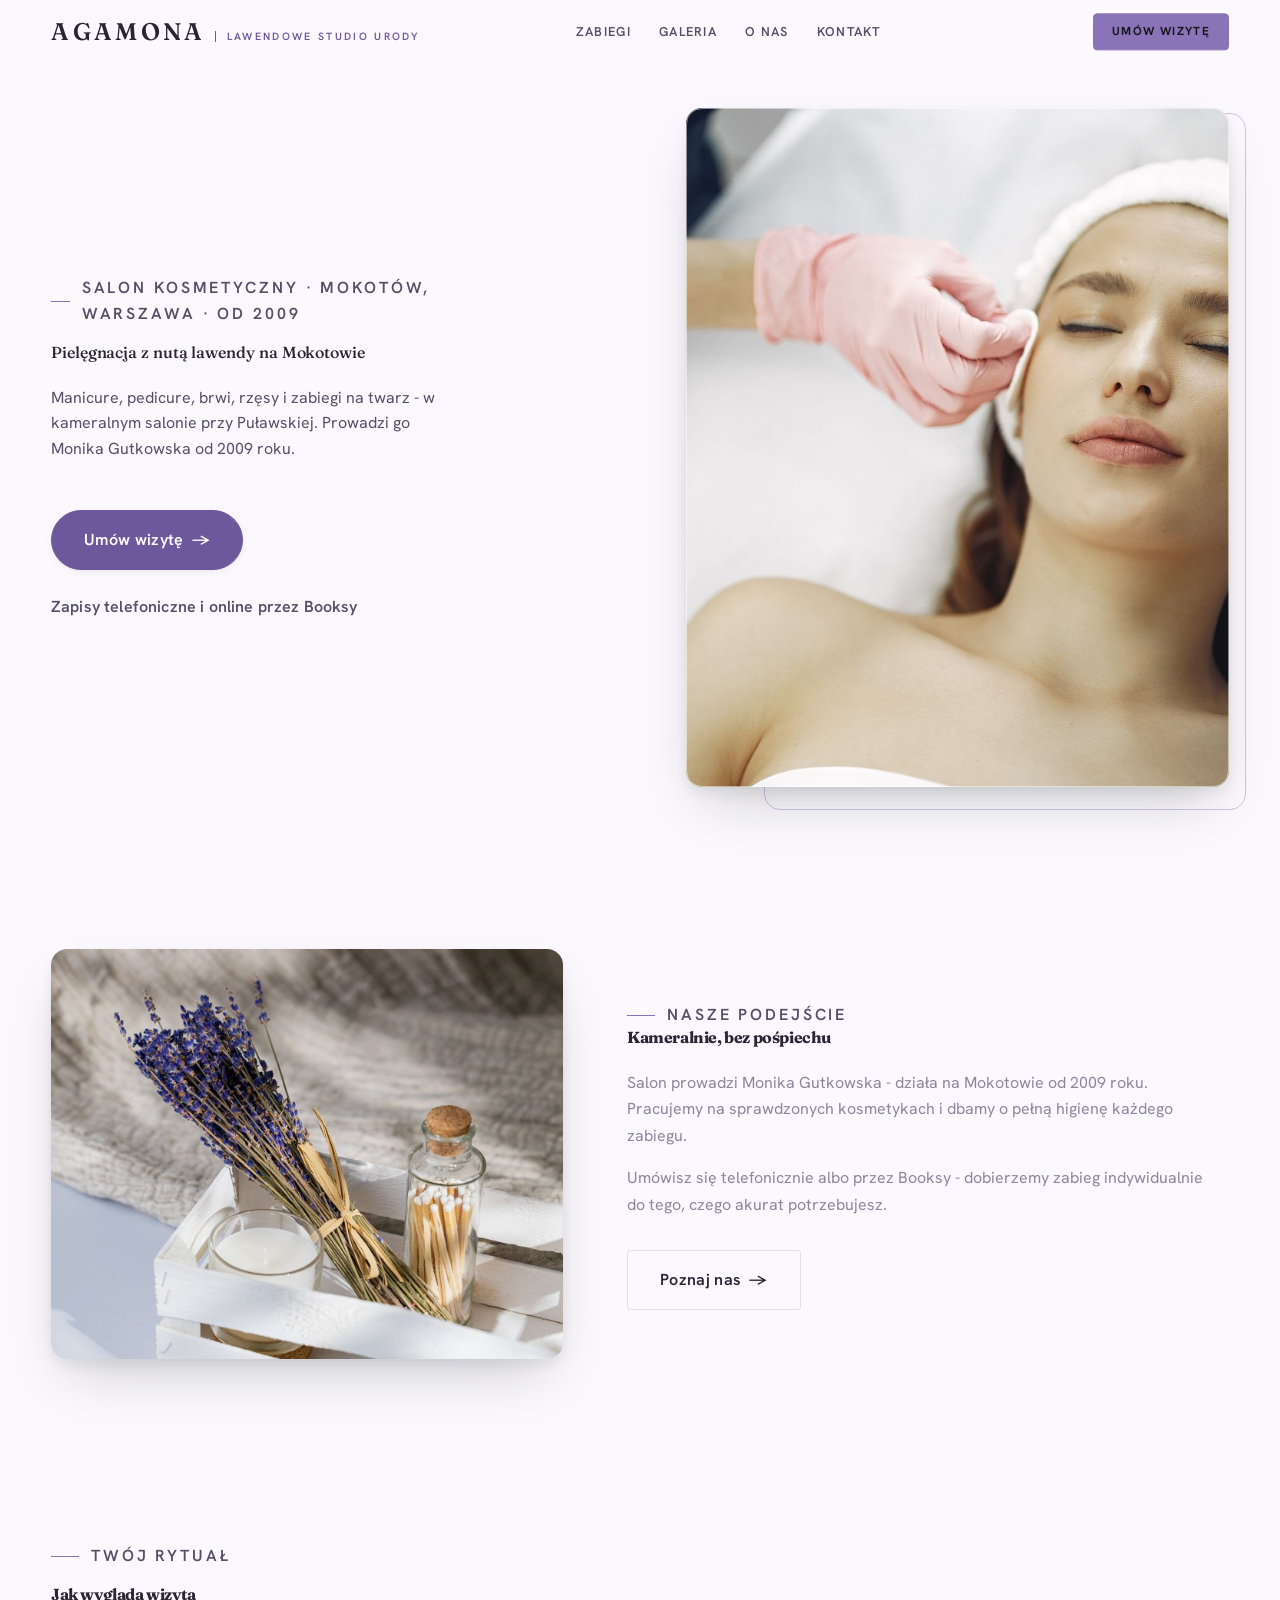
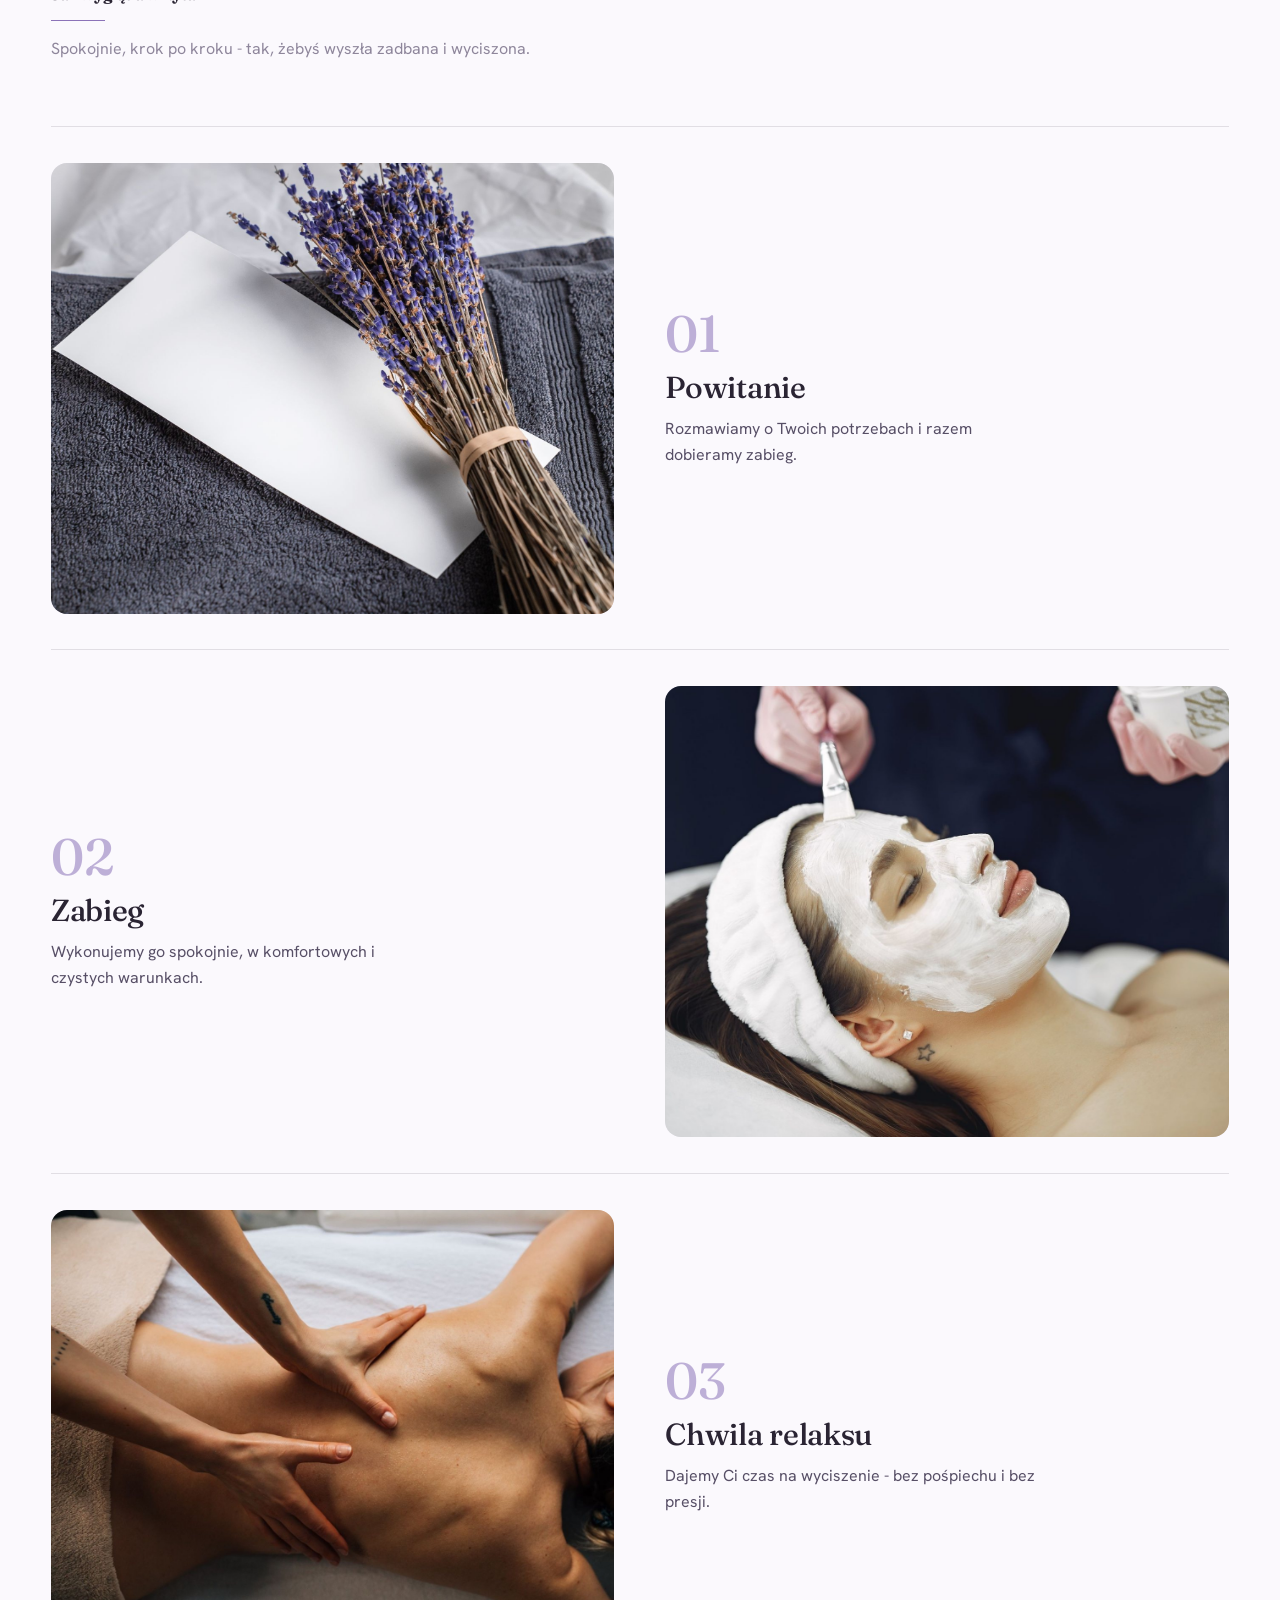
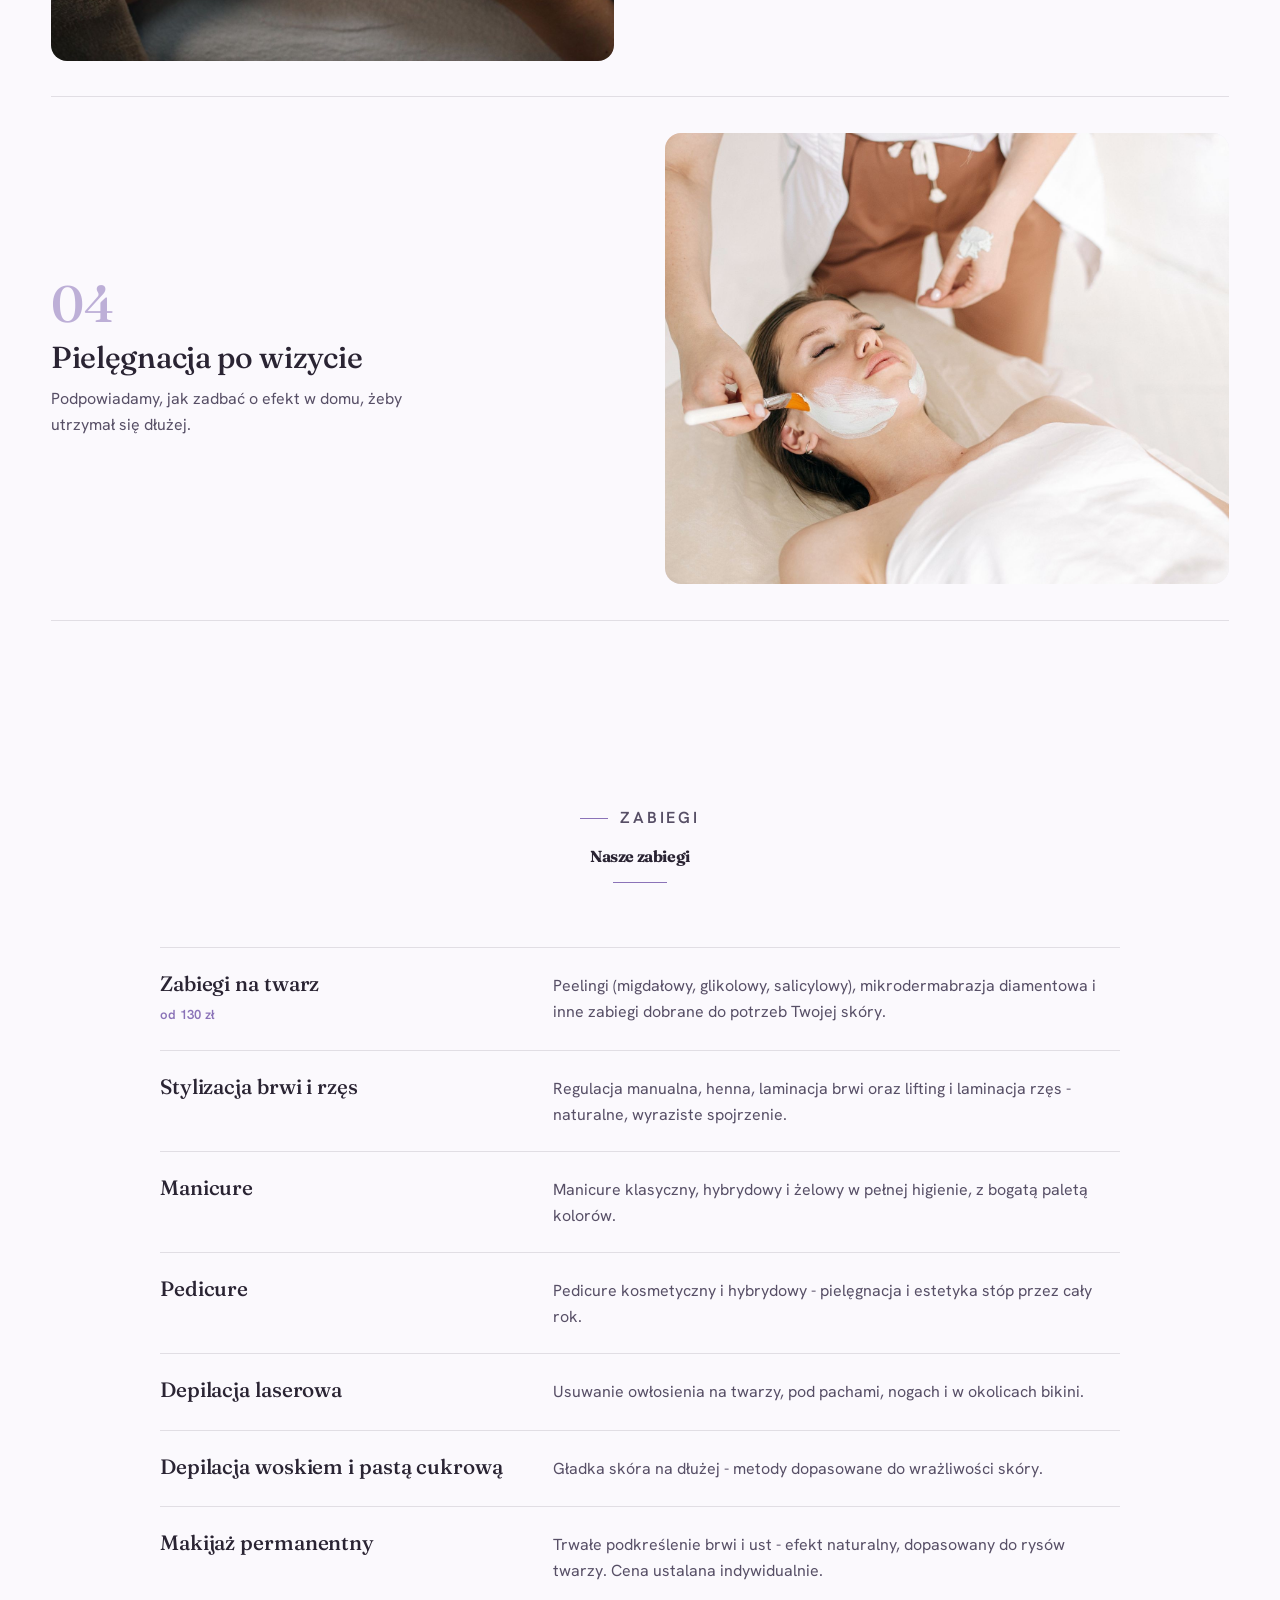
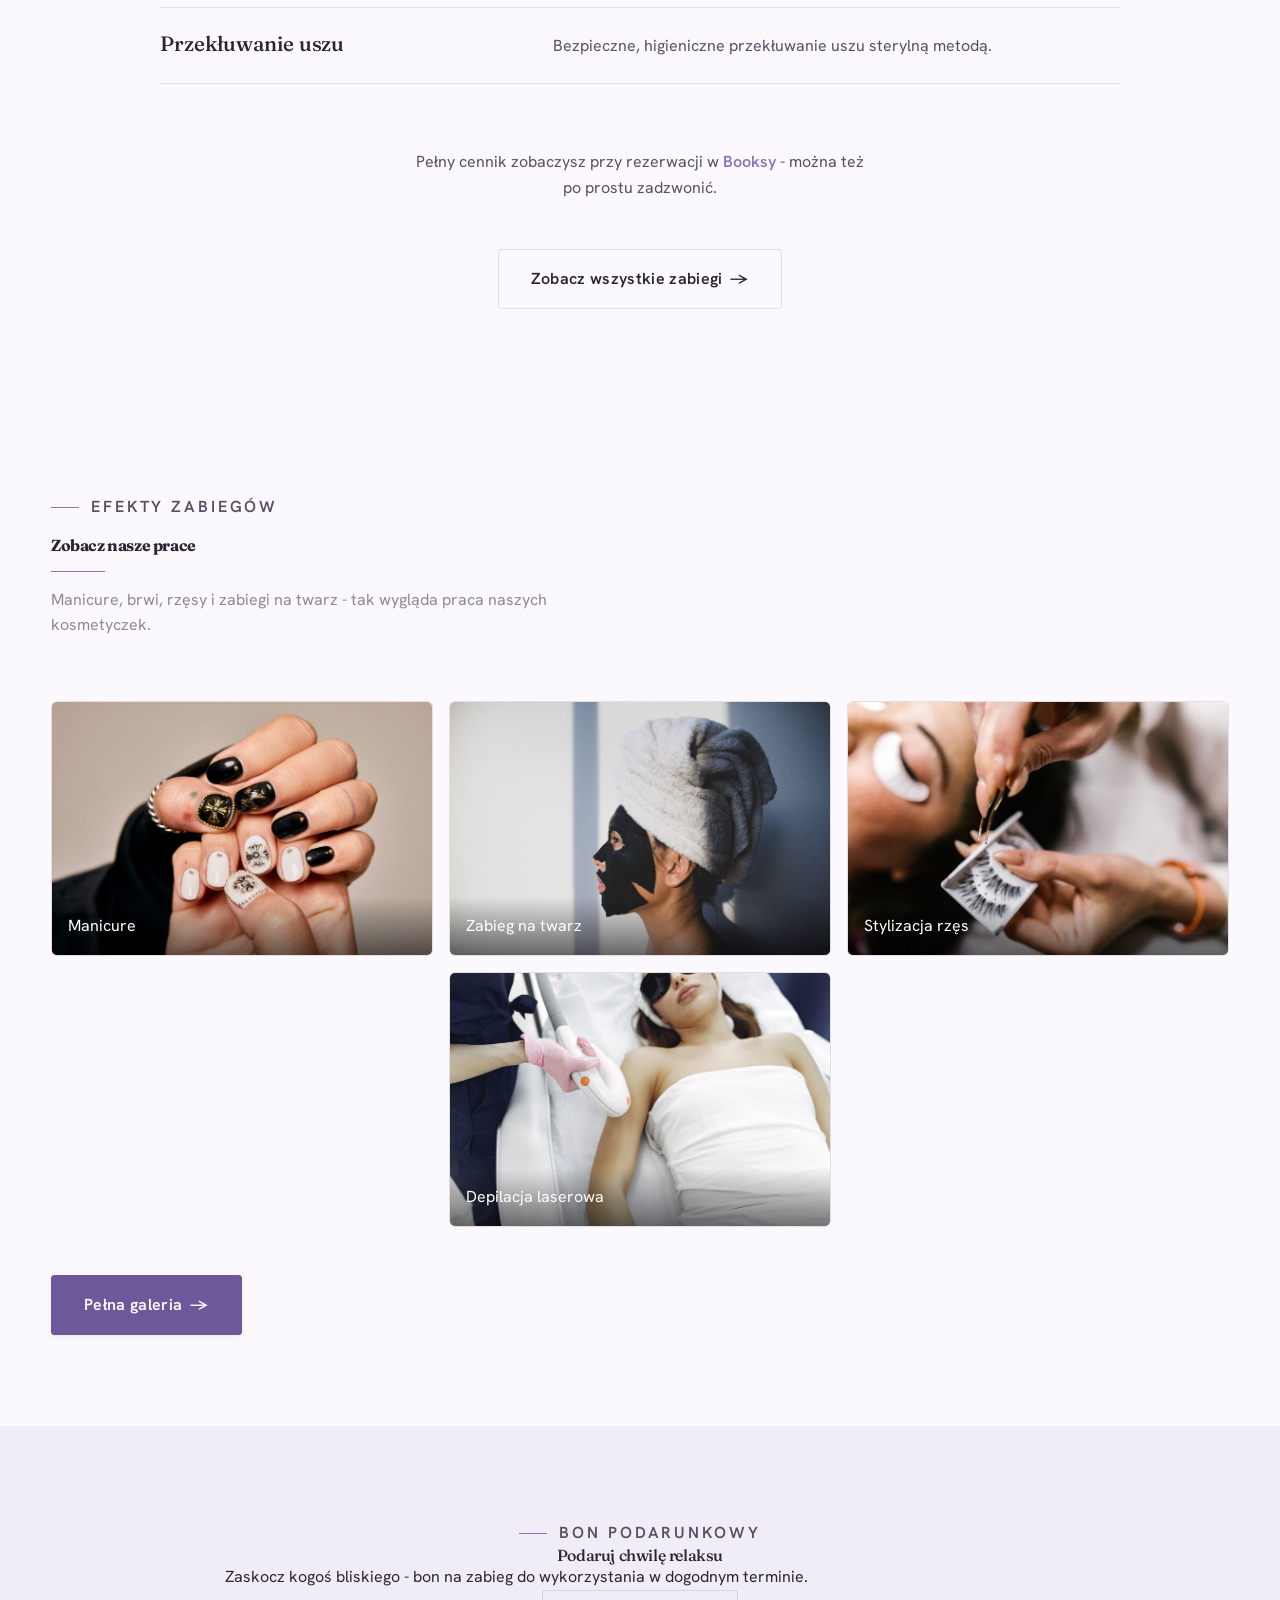
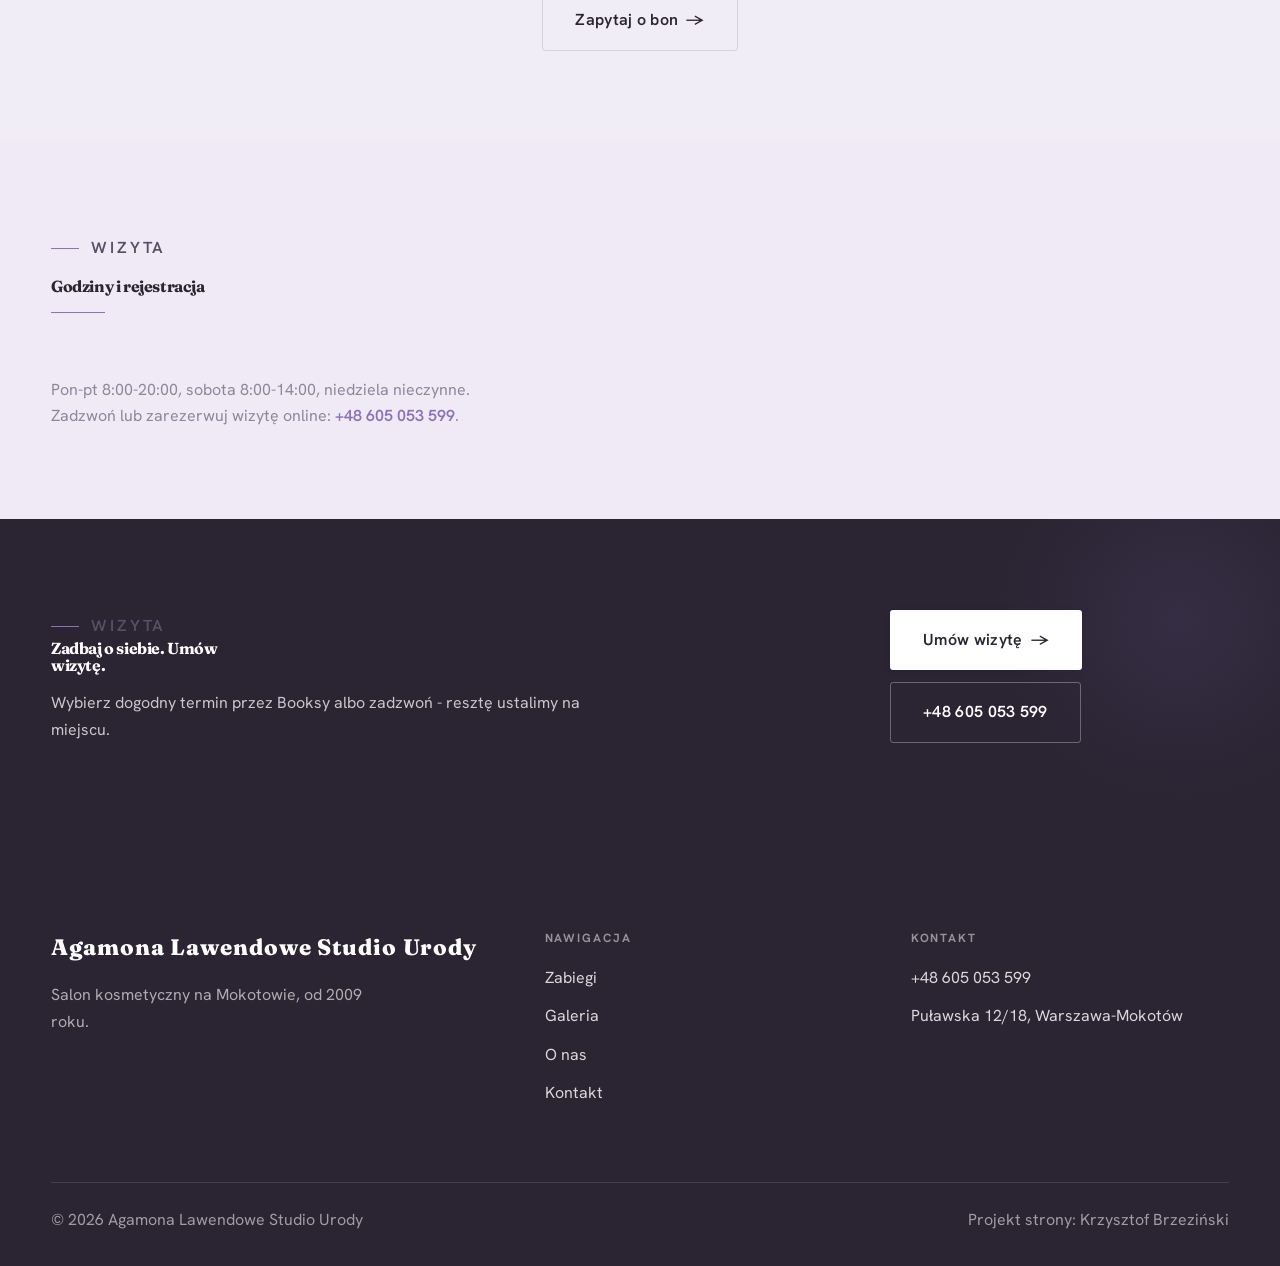
==== commit 44e88378: "Podniesienie jakości treści: realne dane (adres, godziny, Booksy), poprawione podpisy zdjęć, usunięt" ====
--- a/index.html
+++ b/index.html
@@ -3,8 +3,8 @@
 <head>
 <meta charset="UTF-8">
 <meta name="viewport" content="width=device-width, initial-scale=1.0">
-<title>Agamona Lawendowe Studio Urody - Salon kosmetyczny · Warszawa</title>
-<meta name="description" content="Agamona Lawendowe Studio Urody - profesjonalna pielęgnacja twarzy, dłoni i stóp. Sterylne narzędzia, indywidualne podejście, dogodne terminy. Zapraszamy.">
+<title>Agamona Lawendowe Studio Urody - Salon kosmetyczny · Mokotów, Warszawa</title>
+<meta name="description" content="Agamona Lawendowe Studio Urody - manicure, pedicure, stylizacja brwi i rzęs, zabiegi na twarz i depilacja. Salon Moniki Gutkowskiej na Mokotowie, od 2009 roku.">
 <link rel="preconnect" href="https://fonts.googleapis.com">
 <link rel="preconnect" href="https://fonts.gstatic.com" crossorigin>
 <link href="https://fonts.googleapis.com/css2?family=Fraunces:wght@500;600;700&family=Hanken+Grotesk:wght@400;500;600&display=swap" rel="stylesheet">
@@ -29,23 +29,23 @@
 <section class="hero-spa">
   <div class="wrap">
     <div class="hs-copy reveal">
-      <span class="eyebrow">Salon kosmetyczny · Warszawa · od 2009</span>
-      <h1 class="hs-claim">Twoja chwila tylko dla Ciebie</h1>
-      <p class="hs-lead">Profesjonalna pielęgnacja w przyjaznej atmosferze. Zadbamy o Twoją skórę, dłonie i dobre samopoczucie - wyjdziesz odprężona i zauważalnie zadbana.</p>
+      <span class="eyebrow">Salon kosmetyczny · Mokotów, Warszawa · od 2009</span>
+      <h1 class="hs-claim">Pielęgnacja z nutą lawendy na Mokotowie</h1>
+      <p class="hs-lead">Manicure, pedicure, brwi, rzęsy i zabiegi na twarz - w kameralnym salonie przy Puławskiej. Prowadzi go Monika Gutkowska od 2009 roku.</p>
       <a href="kontakt.html" class="btn btn-accent hs-cta">Umów wizytę <span class="arr">→</span></a>
-      <p class="hs-rating">★ Ocena 4,9 w Google · 663 opinii</p>
+      <p class="hs-rating">Zapisy telefoniczne i online przez Booksy</p>
     </div>
-    <figure class="hs-fig reveal"><img src="img/hero.jpg" alt="Agamona Lawendowe Studio Urody"></figure>
+    <figure class="hs-fig reveal"><img src="img/hero.jpg" alt="Oczyszczanie twarzy w salonie Agamona" loading="lazy"></figure>
   </div>
 </section>
 <section>
   <div class="wrap split">
-    <div class="split-art reveal"><img src="img/g5.jpg" alt="Agamona Lawendowe Studio Urody" loading="lazy"></div>
+    <div class="split-art reveal"><img src="img/g10.jpg" alt="Lawenda i świece - klimat salonu Agamona" loading="lazy"></div>
     <div class="split-copy reveal">
       <span class="eyebrow">Nasze podejście</span>
-      <h2>Miejsce, do którego się wraca</h2>
-      <p class="muted">Tworzymy kameralny salon, w którym liczy się Twój komfort i efekt. Pracujemy na sprawdzonych kosmetykach i dbamy o pełną higienę każdego zabiegu.</p>
-      <p class="muted">Słuchamy i doradzamy - dobieramy pielęgnację indywidualnie, żebyś czuła się dobrze nie tylko po wizycie, ale na co dzień.</p>
+      <h2>Kameralnie, bez pośpiechu</h2>
+      <p class="muted">Salon prowadzi Monika Gutkowska - działa na Mokotowie od 2009 roku. Pracujemy na sprawdzonych kosmetykach i dbamy o pełną higienę każdego zabiegu.</p>
+      <p class="muted">Umówisz się telefonicznie albo przez Booksy - dobierzemy zabieg indywidualnie do tego, czego akurat potrzebujesz.</p>
       <a href="o-nas.html" class="btn btn-ghost">Poznaj nas <span class="arr">→</span></a>
     </div>
   </div>
@@ -59,19 +59,19 @@
     </div>
     <div class="ryt-list">
       <div class="ryt-row reveal">
-        <figure class="ryt-fig"><img src="img/g6.jpg" alt="Konsultacja" loading="lazy"></figure>
-        <div class="ryt-copy"><span class="ryt-no">01</span><h3>Konsultacja</h3><p>Rozmawiamy o Twoich potrzebach i razem dobieramy zabieg.</p></div>
+        <figure class="ryt-fig"><img src="img/g11.jpg" alt="Lawendowy akcent w salonie" loading="lazy"></figure>
+        <div class="ryt-copy"><span class="ryt-no">01</span><h3>Powitanie</h3><p>Rozmawiamy o Twoich potrzebach i razem dobieramy zabieg.</p></div>
       </div>
       <div class="ryt-row reveal">
-        <figure class="ryt-fig"><img src="img/g7.jpg" alt="Zabieg" loading="lazy"></figure>
+        <figure class="ryt-fig"><img src="img/g2.jpg" alt="Zabieg na twarz w trakcie" loading="lazy"></figure>
         <div class="ryt-copy"><span class="ryt-no">02</span><h3>Zabieg</h3><p>Wykonujemy go spokojnie, w komfortowych i czystych warunkach.</p></div>
       </div>
       <div class="ryt-row reveal">
-        <figure class="ryt-fig"><img src="img/g8.jpg" alt="Chwila relaksu" loading="lazy"></figure>
+        <figure class="ryt-fig"><img src="img/g6.jpg" alt="Masaż - chwila relaksu" loading="lazy"></figure>
         <div class="ryt-copy"><span class="ryt-no">03</span><h3>Chwila relaksu</h3><p>Dajemy Ci czas na wyciszenie - bez pośpiechu i bez presji.</p></div>
       </div>
       <div class="ryt-row reveal">
-        <figure class="ryt-fig"><img src="img/g9.jpg" alt="Pielęgnacja po wizycie" loading="lazy"></figure>
+        <figure class="ryt-fig"><img src="img/g14.jpg" alt="Pielęgnacja skóry po zabiegu" loading="lazy"></figure>
         <div class="ryt-copy"><span class="ryt-no">04</span><h3>Pielęgnacja po wizycie</h3><p>Podpowiadamy, jak zadbać o efekt w domu, żeby utrzymał się dłużej.</p></div>
       </div>
     </div>
@@ -84,32 +84,31 @@
       <h2>Nasze zabiegi</h2>
     </div>
     <div class="cennik">
-      <div class="cennik-row reveal"><div class="cn-name"><h3>Zabiegi na twarz</h3></div><div class="cn-desc">Oxybrazja wodno-tlenowa, peeling kawitacyjny, mikrodermabrazja, mezoterapia mikroigłowa i karboksyterapia - pielęgnacja dobrana do potrzeb Twojej skóry.</div></div>
-      <div class="cennik-row reveal"><div class="cn-name"><h3>Stylizacja brwi i rzęs</h3></div><div class="cn-desc">Regulacja manualna, henna pudrowa, laminacja brwi oraz lifting i laminacja rzęs - naturalne, wyraziste spojrzenie.</div></div>
-      <div class="cennik-row reveal"><div class="cn-name"><h3>Manicure</h3></div><div class="cn-desc">Manicure klasyczny, hybrydowy i żelowy w pełnej higienie, z bogatą paletą kolorów i trwałym efektem.</div></div>
-      <div class="cennik-row reveal"><div class="cn-name"><h3>Pedicure</h3></div><div class="cn-desc">Pedicure kosmetyczny i hybrydowy - pielęgnacja, regeneracja i estetyka stóp przez cały rok.</div></div>
-      <div class="cennik-row reveal"><div class="cn-name"><h3>Depilacja laserowa Lightsheer</h3></div><div class="cn-desc">Skuteczne i komfortowe usuwanie owłosienia na twarzy, pod pachami, nogach i w okolicach bikini.</div></div>
-      <div class="cennik-row reveal"><div class="cn-name"><h3>Depilacja woskiem i pastą cukrową</h3></div><div class="cn-desc">Gładka skóra na dłużej - delikatne metody dopasowane do wrażliwości skóry.</div></div>
-      <div class="cennik-row reveal"><div class="cn-name"><h3>Makijaż permanentny</h3></div><div class="cn-desc">Trwałe podkreślenie brwi i ust - efekt naturalny, dopasowany do rysów twarzy.</div></div>
+      <div class="cennik-row reveal"><div class="cn-name"><h3>Zabiegi na twarz</h3><span class="cn-price">od 130 zł</span></div><div class="cn-desc">Peelingi (migdałowy, glikolowy, salicylowy), mikrodermabrazja diamentowa i inne zabiegi dobrane do potrzeb Twojej skóry.</div></div>
+      <div class="cennik-row reveal"><div class="cn-name"><h3>Stylizacja brwi i rzęs</h3></div><div class="cn-desc">Regulacja manualna, henna, laminacja brwi oraz lifting i laminacja rzęs - naturalne, wyraziste spojrzenie.</div></div>
+      <div class="cennik-row reveal"><div class="cn-name"><h3>Manicure</h3></div><div class="cn-desc">Manicure klasyczny, hybrydowy i żelowy w pełnej higienie, z bogatą paletą kolorów.</div></div>
+      <div class="cennik-row reveal"><div class="cn-name"><h3>Pedicure</h3></div><div class="cn-desc">Pedicure kosmetyczny i hybrydowy - pielęgnacja i estetyka stóp przez cały rok.</div></div>
+      <div class="cennik-row reveal"><div class="cn-name"><h3>Depilacja laserowa</h3></div><div class="cn-desc">Usuwanie owłosienia na twarzy, pod pachami, nogach i w okolicach bikini.</div></div>
+      <div class="cennik-row reveal"><div class="cn-name"><h3>Depilacja woskiem i pastą cukrową</h3></div><div class="cn-desc">Gładka skóra na dłużej - metody dopasowane do wrażliwości skóry.</div></div>
+      <div class="cennik-row reveal"><div class="cn-name"><h3>Makijaż permanentny</h3></div><div class="cn-desc">Trwałe podkreślenie brwi i ust - efekt naturalny, dopasowany do rysów twarzy. Cena ustalana indywidualnie.</div></div>
       <div class="cennik-row reveal"><div class="cn-name"><h3>Przekłuwanie uszu</h3></div><div class="cn-desc">Bezpieczne, higieniczne przekłuwanie uszu sterylną metodą.</div></div>
     </div>
-    <p class="menu-note">Pełen cennik i dostępne terminy ustalisz przy rezerwacji - online lub telefonicznie.</p>
-    <div style="text-align:center;margin-top:var(--space-7)" class="reveal"><a href="oferta.html" class="btn btn-ghost">Zobacz ofertę zabiegów <span class="arr">→</span></a></div>
+    <p class="menu-note">Pełny cennik zobaczysz przy rezerwacji w <a href="https://booksy.com/pl-pl/19071_agamona-lawendowe-studio-urody_salon-kosmetyczny_3_warszawa" target="_blank" rel="noopener" style="color:var(--accent);font-weight:600">Booksy</a> - można też po prostu zadzwonić.</p>
+    <div style="text-align:center;margin-top:var(--space-7)" class="reveal"><a href="oferta.html" class="btn btn-ghost">Zobacz wszystkie zabiegi <span class="arr">→</span></a></div>
   </div>
 </section>
 <section>
   <div class="wrap">
     <div class="head reveal">
-      <span class="eyebrow">Realizacje</span>
-      <h2>Nasze realizacje</h2>
-      <p>Efekty, które mówią same za siebie.</p>
+      <span class="eyebrow">Efekty zabiegów</span>
+      <h2>Zobacz nasze prace</h2>
+      <p>Manicure, brwi, rzęsy i zabiegi na twarz - tak wygląda praca naszych kosmetyczek.</p>
     </div>
     <div class="gallery-masonry">
-      <figure class="m-tile reveal"><img src="img/g5.jpg" alt="Manicure" loading="lazy"><div class="cap">Manicure</div></figure>
-      <figure class="m-tile reveal"><img src="img/g6.jpg" alt="Pielęgnacja twarzy" loading="lazy"><div class="cap">Pielęgnacja twarzy</div></figure>
-      <figure class="m-tile reveal"><img src="img/g7.jpg" alt="Stylizacja brwi" loading="lazy"><div class="cap">Stylizacja brwi</div></figure>
-      <figure class="m-tile reveal"><img src="img/g8.jpg" alt="Wnętrze salonu" loading="lazy"><div class="cap">Wnętrze salonu</div></figure>
-      <figure class="m-tile reveal"><img src="img/g9.jpg" alt="Nasz salon" loading="lazy"><div class="cap">Nasz salon</div></figure>
+      <figure class="m-tile reveal"><img src="img/g1.jpg" alt="Manicure ze zdobieniami" loading="lazy"><div class="cap">Manicure</div></figure>
+      <figure class="m-tile reveal"><img src="img/g8.jpg" alt="Maseczka na twarz" loading="lazy"><div class="cap">Zabieg na twarz</div></figure>
+      <figure class="m-tile reveal"><img src="img/g3.jpg" alt="Depilacja laserowa" loading="lazy"><div class="cap">Depilacja laserowa</div></figure>
+      <figure class="m-tile reveal"><img src="img/g9.jpg" alt="Przedłużanie rzęs" loading="lazy"><div class="cap">Stylizacja rzęs</div></figure>
     </div>
     <div style="margin-top:var(--space-7)" class="reveal"><a href="realizacje.html" class="btn btn-accent">Pełna galeria <span class="arr">→</span></a></div>
   </div>
@@ -128,15 +127,15 @@
       <span class="eyebrow">Wizyta</span>
       <h2>Godziny i rejestracja</h2>
     </div>
-    <p class="reveal" style="color:var(--muted);max-width:48ch">Zapraszamy - zadzwoń po szczegóły. Najlepiej zadzwoń, by umówić wizytę: <a href="tel:+48605053599" style="color:var(--accent);font-weight:600">+48 605 053 599</a>.</p>
+    <p class="reveal" style="color:var(--muted);max-width:48ch">Pon-pt 8:00-20:00, sobota 8:00-14:00, niedziela nieczynne. Zadzwoń lub zarezerwuj wizytę online: <a href="tel:+48605053599" style="color:var(--accent);font-weight:600">+48 605 053 599</a>.</p>
   </div>
 </section>
 <section class="cta">
   <div class="wrap">
     <div class="reveal">
-      <span class="eyebrow">Współpraca</span>
+      <span class="eyebrow">Wizyta</span>
       <h2>Zadbaj o siebie. Umów wizytę.</h2>
-      <p>Wybierz dogodny termin online lub zadzwoń - resztą zajmiemy się my.</p>
+      <p>Wybierz dogodny termin przez Booksy albo zadzwoń - resztę ustalimy na miejscu.</p>
     </div>
     <div class="cta-actions reveal">
       <a href="kontakt.html" class="btn btn-light">Umów wizytę <span class="arr">→</span></a>
@@ -150,7 +149,7 @@
     <div class="foot-grid">
       <div class="foot-brand">
         <div class="name">Agamona Lawendowe Studio Urody</div>
-        <p>Profesjonalna pielęgnacja w przyjaznej atmosferze. Zadbamy o Twoją skórę, dłonie i dobre samopoczucie - wyjdziesz odprężona i zauważalnie zadbana.</p>
+        <p>Salon kosmetyczny na Mokotowie, od 2009 roku.</p>
       </div>
       <div class="foot-col">
         <h4>Nawigacja</h4>
@@ -162,7 +161,7 @@
       <div class="foot-col">
         <h4>Kontakt</h4>
         <a href="tel:+48605053599">+48 605 053 599</a>
-        <p>Chocimska 11/24, Warszawa-Mokotów</p>
+        <p>Puławska 12/18, Warszawa-Mokotów</p>
       </div>
     </div>
     <div class="foot-bot">
--- a/assets/styles.css
+++ b/assets/styles.css
@@ -513,7 +513,8 @@
 .cennik-row{display:grid;grid-template-columns:minmax(12rem,1fr) 1.6fr;gap:clamp(1rem,3vw,3rem);
   padding-block:var(--space-5);border-top:1px solid var(--line);align-items:baseline}
 .cennik-row:last-child{border-bottom:1px solid var(--line)}
-.cn-name h3{font-family:var(--font-display);font-weight:500;font-size:1.3rem;letter-spacing:-.005em;line-height:1.2}
+.cn-name h3{font-family:var(--font-display);font-weight:500;font-size:1.3rem;letter-spacing:-.005em;line-height:1.2;display:inline}
+.cn-price{display:block;margin-top:.3rem;font-size:.82rem;font-weight:600;letter-spacing:.02em;color:var(--accent)}
 .cn-desc{color:var(--ink-soft);font-size:var(--text-base);line-height:1.6}
 @media(max-width:680px){.cennik-row{grid-template-columns:1fr;gap:var(--space-2)}}
 
